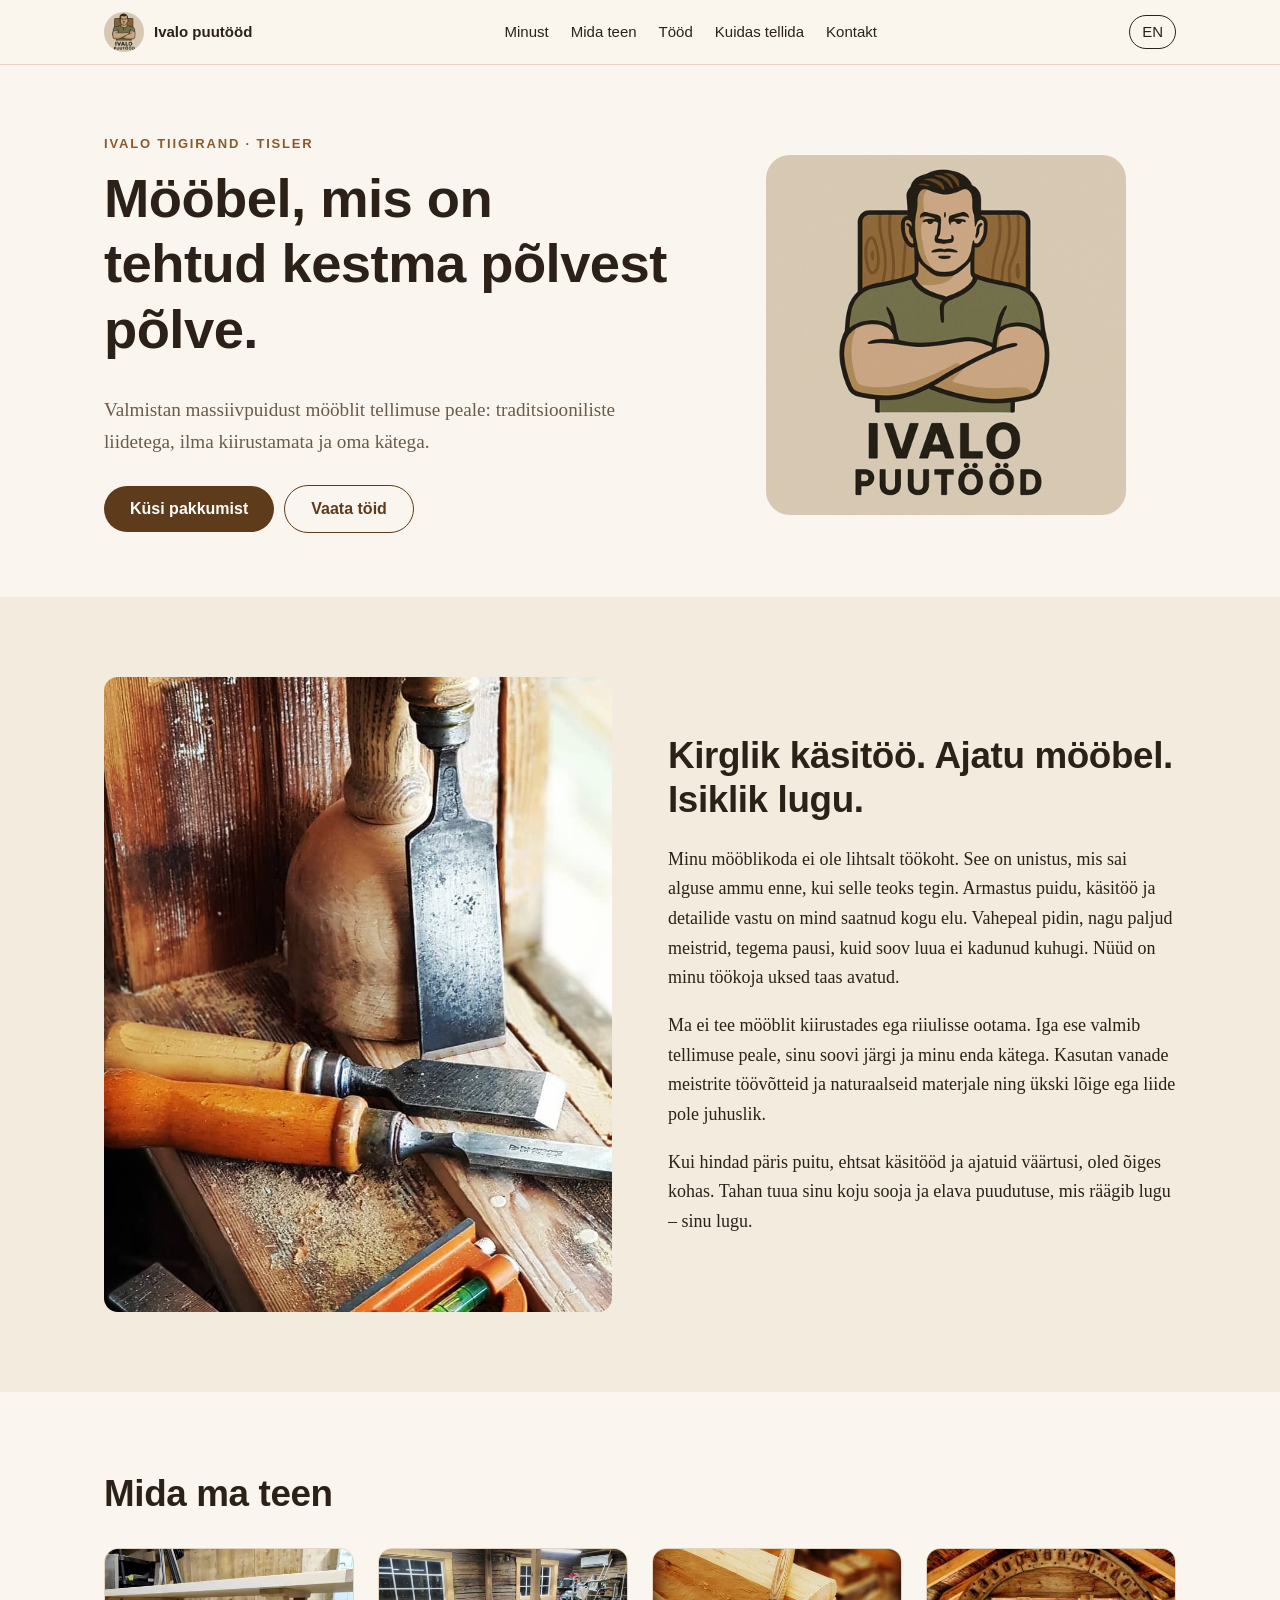
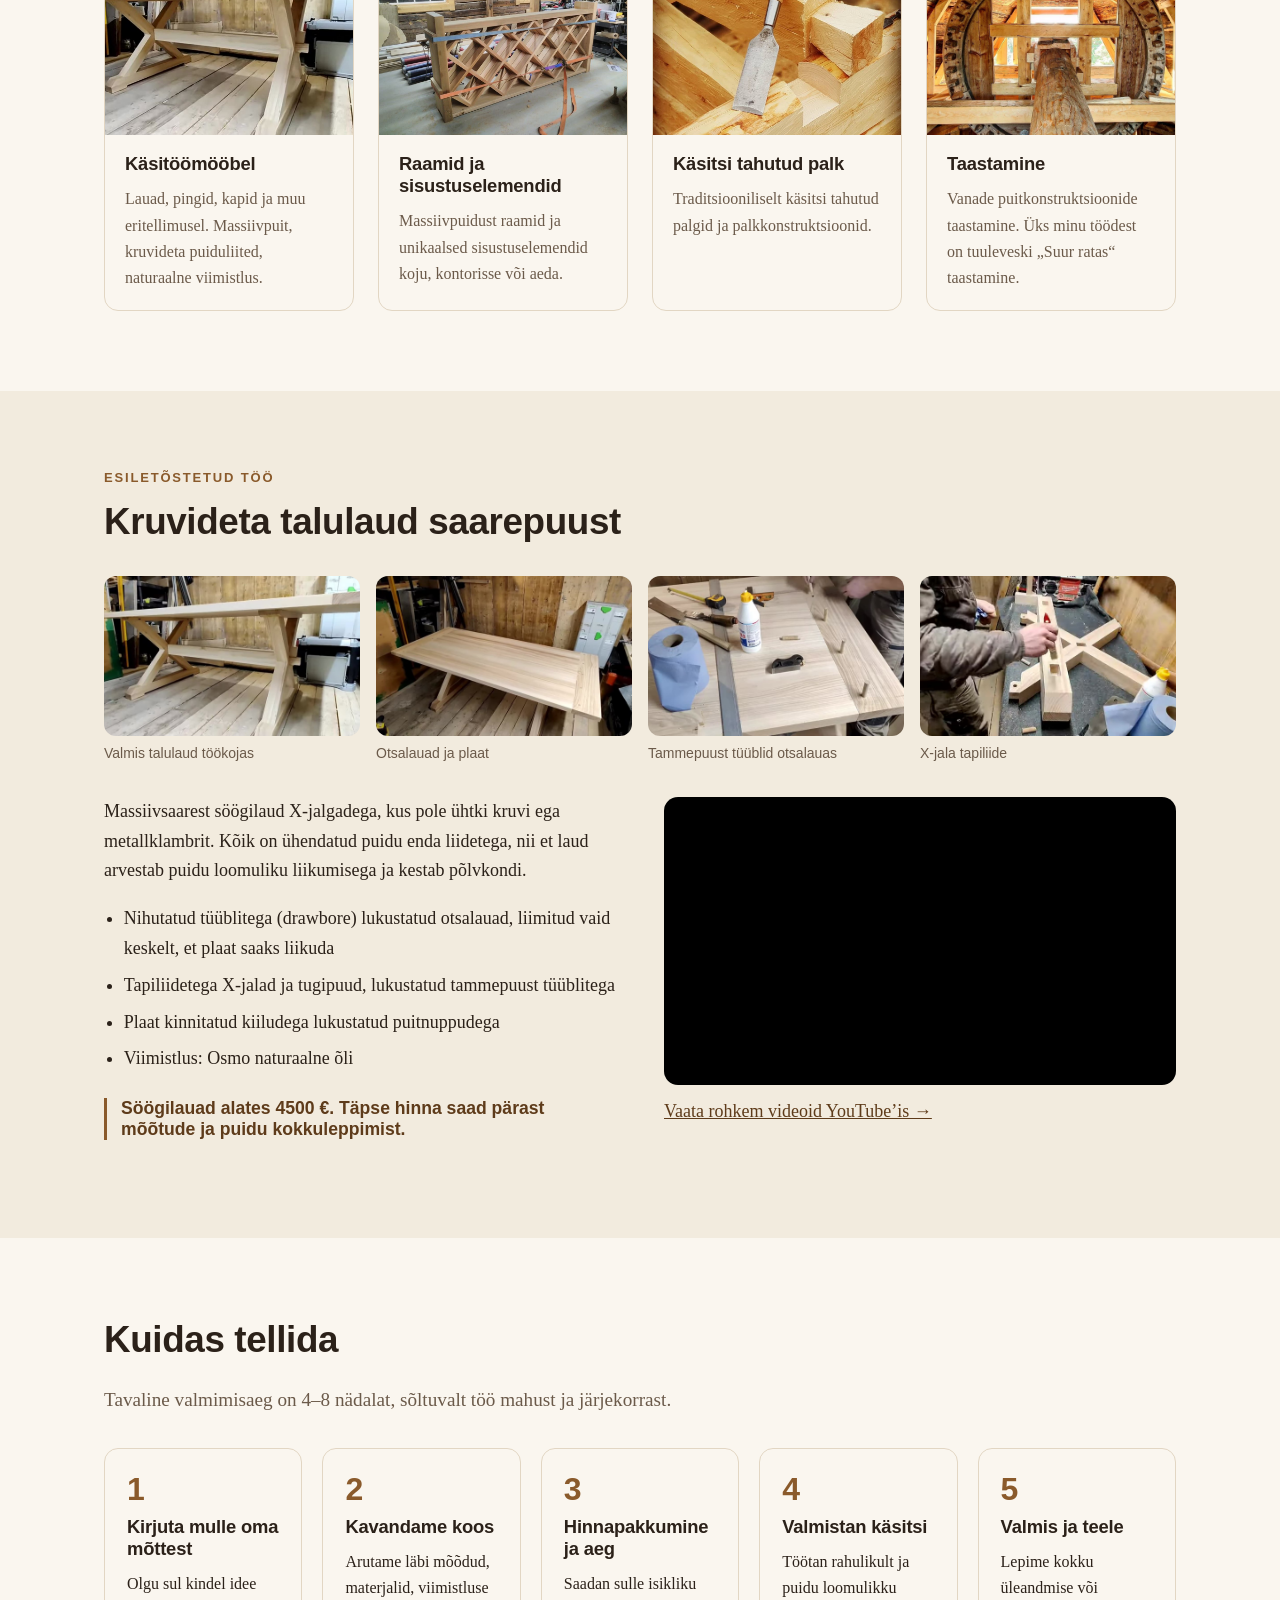
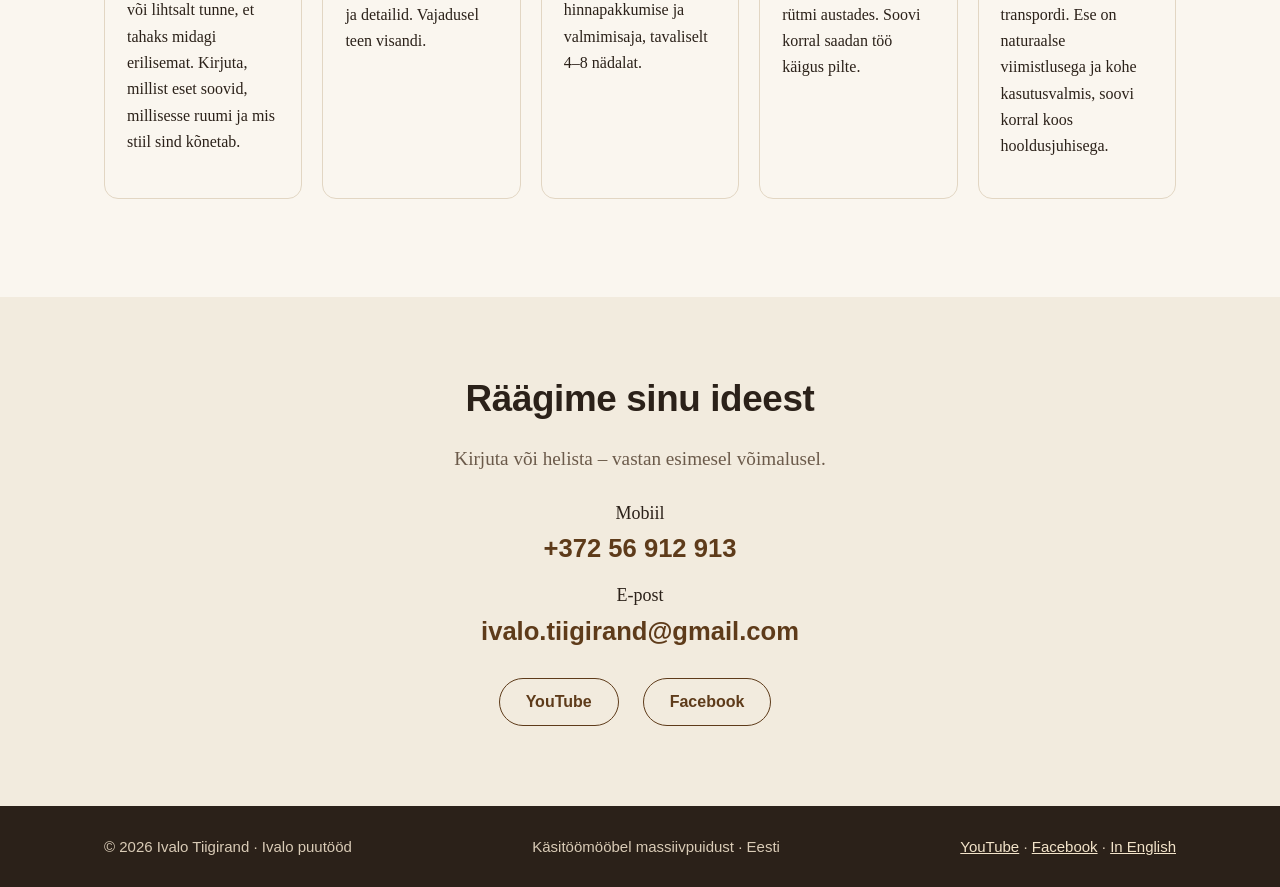
==== index.html @ 556390f8 "Ivalo puutööd koduleht" ====
<!doctype html><html lang="et"><head><meta charset="utf-8"><meta name="viewport" content="width=device-width,initial-scale=1">
<title>Ivalo puutööd – käsitöömööbel massiivpuidust | Ivalo Tiigirand</title><meta name="description" content="Tellimusmööbel massiivpuidust traditsiooniliste kruvideta puiduliidetega. Käsitsi tahutud palgid ja vanade hoonete taastamine. Ivalo Tiigirand, Eesti.">
<link rel="alternate" hreflang="et" href="https://ivalo.my.canva.site/"><link rel="alternate" hreflang="en" href="https://ivalo.my.canva.site/en/">
<meta property="og:type" content="website"><meta property="og:title" content="Ivalo puutööd – käsitöömööbel massiivpuidust | Ivalo Tiigirand"><meta property="og:description" content="Tellimusmööbel massiivpuidust traditsiooniliste kruvideta puiduliidetega. Käsitsi tahutud palgid ja vanade hoonete taastamine. Ivalo Tiigirand, Eesti."><meta property="og:image" content="https://ivalo.my.canva.site/img/og.jpg"><meta property="og:url" content="https://ivalo.my.canva.site/"><meta property="og:locale" content="et_EE"><meta name="twitter:card" content="summary_large_image">
<link rel="icon" href="img/logo-480.png"><link rel="stylesheet" href="style.css">
<script type="application/ld+json">{"@context": "https://schema.org", "@type": "LocalBusiness", "name": "Ivalo puutööd", "founder": {"@type": "Person", "name": "Ivalo Tiigirand"}, "description": "Tellimusmööbel massiivpuidust traditsiooniliste kruvideta puiduliidetega. Käsitsi tahutud palgid ja vanade hoonete taastamine. Ivalo Tiigirand, Eesti.", "url": "https://ivalo.my.canva.site/", "image": "https://ivalo.my.canva.site/img/og.jpg", "logo": "https://ivalo.my.canva.site/img/logo.png", "telephone": "+37256912913", "email": "ivalo.tiigirand@gmail.com", "address": {"@type": "PostalAddress", "addressCountry": "EE"}, "sameAs": ["https://www.youtube.com/@Ivalopuit", "https://www.facebook.com/WestEstWoodshop"]}</script></head><body>
<a class="skip" href="#main">Sisu juurde</a>
<header class="top"><div class="wrap"><a class="brand" href="#"><img src="img/logo-480.png" alt="" width="40" height="40">Ivalo puutööd</a><nav aria-label="Menu"><ul><li><a href="#minust">Minust</a></li><li><a href="#teen">Mida teen</a></li><li><a href="#tood">Tööd</a></li><li><a href="#tellimine">Kuidas tellida</a></li><li><a href="#kontakt">Kontakt</a></li></ul></nav><a class="lang" href="en/" hreflang="en" aria-label="In English">EN</a></div></header>
<main id="main">
<section class="hero"><div class="wrap"><div><p class="eyebrow">Ivalo Tiigirand · tisler</p><h1>Mööbel, mis on tehtud kestma põlvest põlve.</h1><p class="lead">Valmistan massiivpuidust mööblit tellimuse peale: traditsiooniliste liidetega, ilma kiirustamata ja oma kätega.</p><a class="btn" href="#kontakt">Küsi pakkumist</a><a class="btn ghost" href="#tood">Vaata töid</a></div><img class="logo" src="img/logo-480.png" alt="Ivalo puutööd logo" width="480" height="480"></div></section>
<section id="minust" class="alt"><div class="wrap two"><img src="img/peitlid.jpg" alt="Peitlid töölaual" loading="lazy" width="1080" height="1080"><div><h2>Kirglik käsitöö. Ajatu mööbel. Isiklik lugu.</h2><p>Minu mööblikoda ei ole lihtsalt töökoht. See on unistus, mis sai alguse ammu enne, kui selle teoks tegin. Armastus puidu, käsitöö ja detailide vastu on mind saatnud kogu elu. Vahepeal pidin, nagu paljud meistrid, tegema pausi, kuid soov luua ei kadunud kuhugi. Nüüd on minu töökoja uksed taas avatud.</p><p>Ma ei tee mööblit kiirustades ega riiulisse ootama. Iga ese valmib tellimuse peale, sinu soovi järgi ja minu enda kätega. Kasutan vanade meistrite töövõtteid ja naturaalseid materjale ning ükski lõige ega liide pole juhuslik.</p><p>Kui hindad päris puitu, ehtsat käsitööd ja ajatuid väärtusi, oled õiges kohas. Tahan tuua sinu koju sooja ja elava puudutuse, mis räägib lugu – sinu lugu.</p></div></div></section>
<section id="teen"><div class="wrap"><h2>Mida ma teen</h2><div class="cards"><article class="card"><img src="img/v778.jpg" alt="Käsitöömööbel" loading="lazy" width="400" height="300"><div><h3>Käsitöömööbel</h3><p>Lauad, pingid, kapid ja muu eritellimusel. Massiivpuit, kruvideta puiduliited, naturaalne viimistlus.</p></div></article><article class="card"><img src="img/riiul.jpg" alt="Raamid ja sisustuselemendid" loading="lazy" width="400" height="300"><div><h3>Raamid ja sisustuselemendid</h3><p>Massiivpuidust raamid ja unikaalsed sisustuselemendid koju, kontorisse või aeda.</p></div></article><article class="card"><img src="img/palk.jpg" alt="Käsitsi tahutud palk" loading="lazy" width="400" height="300"><div><h3>Käsitsi tahutud palk</h3><p>Traditsiooniliselt käsitsi tahutud palgid ja palkkonstruktsioonid.</p></div></article><article class="card"><img src="img/tuulik.jpg" alt="Taastamine" loading="lazy" width="400" height="300"><div><h3>Taastamine</h3><p>Vanade puitkonstruktsioonide taastamine. Üks minu töödest on tuuleveski „Suur ratas“ taastamine.</p></div></article></div></div></section>
<section id="tood" class="alt"><div class="wrap"><p class="eyebrow">Esiletõstetud töö</p><h2>Kruvideta talulaud saarepuust</h2><div class="gallery"><figure><img src="img/v778.jpg" alt="Valmis talulaud töökojas" loading="lazy" width="1280" height="720"><figcaption>Valmis talulaud töökojas</figcaption></figure><figure><img src="img/v786.jpg" alt="Otsalauad ja plaat" loading="lazy" width="1280" height="720"><figcaption>Otsalauad ja plaat</figcaption></figure><figure><img src="img/v300.jpg" alt="Tammepuust tüüblid otsalauas" loading="lazy" width="1280" height="720"><figcaption>Tammepuust tüüblid otsalauas</figcaption></figure><figure><img src="img/v600.jpg" alt="X-jala tapiliide" loading="lazy" width="1280" height="720"><figcaption>X-jala tapiliide</figcaption></figure></div>
<div class="feat"><div><p>Massiivsaarest söögilaud X-jalgadega, kus pole ühtki kruvi ega metallklambrit. Kõik on ühendatud puidu enda liidetega, nii et laud arvestab puidu loomuliku liikumisega ja kestab põlvkondi.</p><ul><li>Nihutatud tüüblitega (drawbore) lukustatud otsalauad, liimitud vaid keskelt, et plaat saaks liikuda</li><li>Tapiliidetega X-jalad ja tugipuud, lukustatud tammepuust tüüblitega</li><li>Plaat kinnitatud kiiludega lukustatud puitnuppudega</li><li>Viimistlus: Osmo naturaalne õli</li></ul><p class="price">Söögilauad alates 4500 €. Täpse hinna saad pärast mõõtude ja puidu kokkuleppimist.</p></div>
<div><div class="video"><iframe src="https://www.youtube-nocookie.com/embed/GxiU3rDHZA0" title="Video: talulaua valmimine (YouTube)" loading="lazy" allow="accelerometer; encrypted-media; gyroscope; picture-in-picture" allowfullscreen></iframe></div><p style="margin-top:12px"><a href="https://www.youtube.com/@Ivalopuit" rel="noopener">Vaata rohkem videoid YouTube’is →</a></p></div></div></div></section>
<section id="tellimine"><div class="wrap"><h2>Kuidas tellida</h2><p class="lead">Tavaline valmimisaeg on 4–8 nädalat, sõltuvalt töö mahust ja järjekorrast.</p><ol class="steps"><li><h3>Kirjuta mulle oma mõttest</h3><p>Olgu sul kindel idee või lihtsalt tunne, et tahaks midagi erilisemat. Kirjuta, millist eset soovid, millisesse ruumi ja mis stiil sind kõnetab.</p></li><li><h3>Kavandame koos</h3><p>Arutame läbi mõõdud, materjalid, viimistluse ja detailid. Vajadusel teen visandi.</p></li><li><h3>Hinnapakkumine ja aeg</h3><p>Saadan sulle isikliku hinnapakkumise ja valmimisaja, tavaliselt 4–8 nädalat.</p></li><li><h3>Valmistan käsitsi</h3><p>Töötan rahulikult ja puidu loomulikku rütmi austades. Soovi korral saadan töö käigus pilte.</p></li><li><h3>Valmis ja teele</h3><p>Lepime kokku üleandmise või transpordi. Ese on naturaalse viimistlusega ja kohe kasutusvalmis, soovi korral koos hooldusjuhisega.</p></li></ol></div></section>
<section id="kontakt" class="alt contact"><div class="wrap"><h2>Räägime sinu ideest</h2><p class="lead" style="margin:0 auto 24px">Kirjuta või helista – vastan esimesel võimalusel.</p>
<p>Mobiil<a class="big" href="tel:+37256912913">+372 56 912 913</a></p><p>E-post<a class="big" href="mailto:ivalo.tiigirand@gmail.com?subject=Päring%20kodulehelt">ivalo.tiigirand@gmail.com</a></p>
<div class="social"><a class="btn ghost" href="https://www.youtube.com/@Ivalopuit" rel="noopener">YouTube</a><a class="btn ghost" href="https://www.facebook.com/WestEstWoodshop" rel="noopener">Facebook</a></div></div></section></main>
<footer><div class="wrap"><span>© 2026 Ivalo Tiigirand · Ivalo puutööd</span><span>Käsitöömööbel massiivpuidust · Eesti</span><span><a href="https://www.youtube.com/@Ivalopuit">YouTube</a> · <a href="https://www.facebook.com/WestEstWoodshop">Facebook</a> · <a href="en/">In English</a></span></div></footer></body></html>
---- style.css ----
:root{--bg:#faf6ef;--paper:#f2ebde;--ink:#2b2119;--muted:#6b5a4a;--wood:#8a5a2b;--wood-d:#5e3b1a;--line:#e2d6c3;--max:1120px}
*{box-sizing:border-box}html{scroll-behavior:smooth}
body{margin:0;background:var(--bg);color:var(--ink);font:18px/1.65 Georgia,"Iowan Old Style","Palatino Linotype",serif}
h1,h2,h3{font-family:"Helvetica Neue",Arial,sans-serif;line-height:1.2;letter-spacing:-.01em;margin:0 0 .6em}
h1{font-size:clamp(2rem,5vw,3.4rem);font-weight:700}h2{font-size:clamp(1.6rem,3.5vw,2.3rem)}h3{font-size:1.15rem}
p{margin:0 0 1em}a{color:var(--wood-d)}img{max-width:100%;height:auto;display:block}
.wrap{max-width:var(--max);margin:0 auto;padding:0 24px}
.skip{position:absolute;left:-999px}.skip:focus{left:8px;top:8px;background:#fff;padding:8px;z-index:9}
header.top{position:sticky;top:0;z-index:5;background:rgba(250,246,239,.94);backdrop-filter:blur(6px);border-bottom:1px solid var(--line)}
header.top .wrap{display:flex;align-items:center;justify-content:space-between;gap:16px;height:64px;font-family:"Helvetica Neue",Arial,sans-serif;font-size:15px}
.brand{display:flex;align-items:center;gap:10px;font-weight:700;text-decoration:none;color:var(--ink)}.brand img{width:40px;height:40px;border-radius:50%}
nav ul{display:flex;gap:22px;list-style:none;margin:0;padding:0}nav a{text-decoration:none;color:var(--ink)}nav a:hover{color:var(--wood)}
.lang{border:1px solid var(--ink);border-radius:99px;padding:4px 12px;text-decoration:none;color:var(--ink)}
.hero{padding:72px 0 64px}.hero .wrap{display:grid;grid-template-columns:1.1fr .9fr;gap:48px;align-items:center}
.hero .logo{width:min(360px,80%);margin:0 auto;border-radius:24px}
.eyebrow{font:600 13px/1 "Helvetica Neue",Arial,sans-serif;text-transform:uppercase;letter-spacing:.14em;color:var(--wood);margin-bottom:16px}
.lead{font-size:1.2rem;color:var(--muted);max-width:34em}
.btn{display:inline-block;background:var(--wood-d);color:#fff;padding:14px 26px;border-radius:99px;text-decoration:none;font:600 16px "Helvetica Neue",Arial,sans-serif;margin:8px 10px 0 0}
.btn.ghost{background:none;color:var(--wood-d);border:1.5px solid var(--wood-d)}.btn:hover{opacity:.9}
section{padding:80px 0}section.alt{background:var(--paper)}
.two{display:grid;grid-template-columns:1fr 1fr;gap:56px;align-items:center}
.two img{border-radius:14px;aspect-ratio:4/5;object-fit:cover;width:100%}
.cards{display:grid;grid-template-columns:repeat(4,1fr);gap:24px;margin-top:32px}
.card{background:var(--bg);border-radius:14px;overflow:hidden;border:1px solid var(--line)}
.card img{aspect-ratio:4/3;object-fit:cover;width:100%}.card div{padding:18px 20px}.card p{font-size:16px;color:var(--muted);margin:0}
.gallery{display:grid;grid-template-columns:repeat(4,1fr);gap:16px;margin:32px 0}
.gallery figure{margin:0}.gallery img{border-radius:12px;width:100%;aspect-ratio:16/10;object-fit:cover}

figcaption{font-size:14px;color:var(--muted);margin-top:6px;font-family:"Helvetica Neue",Arial,sans-serif}
.feat{display:grid;grid-template-columns:1fr 1fr;gap:48px;align-items:start}
.feat ul{padding-left:1.1em}.feat li{margin-bottom:.4em}
.video{position:relative;aspect-ratio:16/9;border-radius:14px;overflow:hidden;background:#000}.video iframe{position:absolute;inset:0;width:100%;height:100%;border:0}
.price{font:600 1.1rem "Helvetica Neue",Arial,sans-serif;color:var(--wood-d);border-left:3px solid var(--wood);padding-left:14px;margin-top:24px}
ol.steps{list-style:none;padding:0;counter-reset:s;display:grid;grid-template-columns:repeat(auto-fit,minmax(190px,1fr));gap:20px;margin-top:32px}
ol.steps li{counter-increment:s;background:var(--bg);border:1px solid var(--line);border-radius:14px;padding:22px;font-size:16px}
ol.steps li::before{content:counter(s);display:block;font:700 2rem "Helvetica Neue",Arial,sans-serif;color:var(--wood);margin-bottom:8px}
.contact{text-align:center}.contact .big{font:600 clamp(1.2rem,3vw,1.6rem) "Helvetica Neue",Arial,sans-serif;display:block;margin:6px 0;text-decoration:none}
.social{display:flex;gap:14px;justify-content:center;margin-top:24px;flex-wrap:wrap}
footer{background:var(--ink);color:#d9cbb6;padding:32px 0;font:15px "Helvetica Neue",Arial,sans-serif}footer a{color:#f2e3c9}
footer .wrap{display:flex;justify-content:space-between;gap:16px;flex-wrap:wrap}
@media(max-width:900px){nav ul{display:none}.hero .wrap,.two,.feat{grid-template-columns:1fr}.hero{padding:40px 0}.hero .logo{width:220px;order:-1}
.cards{grid-template-columns:1fr 1fr}ol.steps{grid-template-columns:1fr}.gallery{grid-template-columns:1fr 1fr}section{padding:56px 0}}
@media(max-width:520px){.cards{grid-template-columns:1fr}body{font-size:17px}}
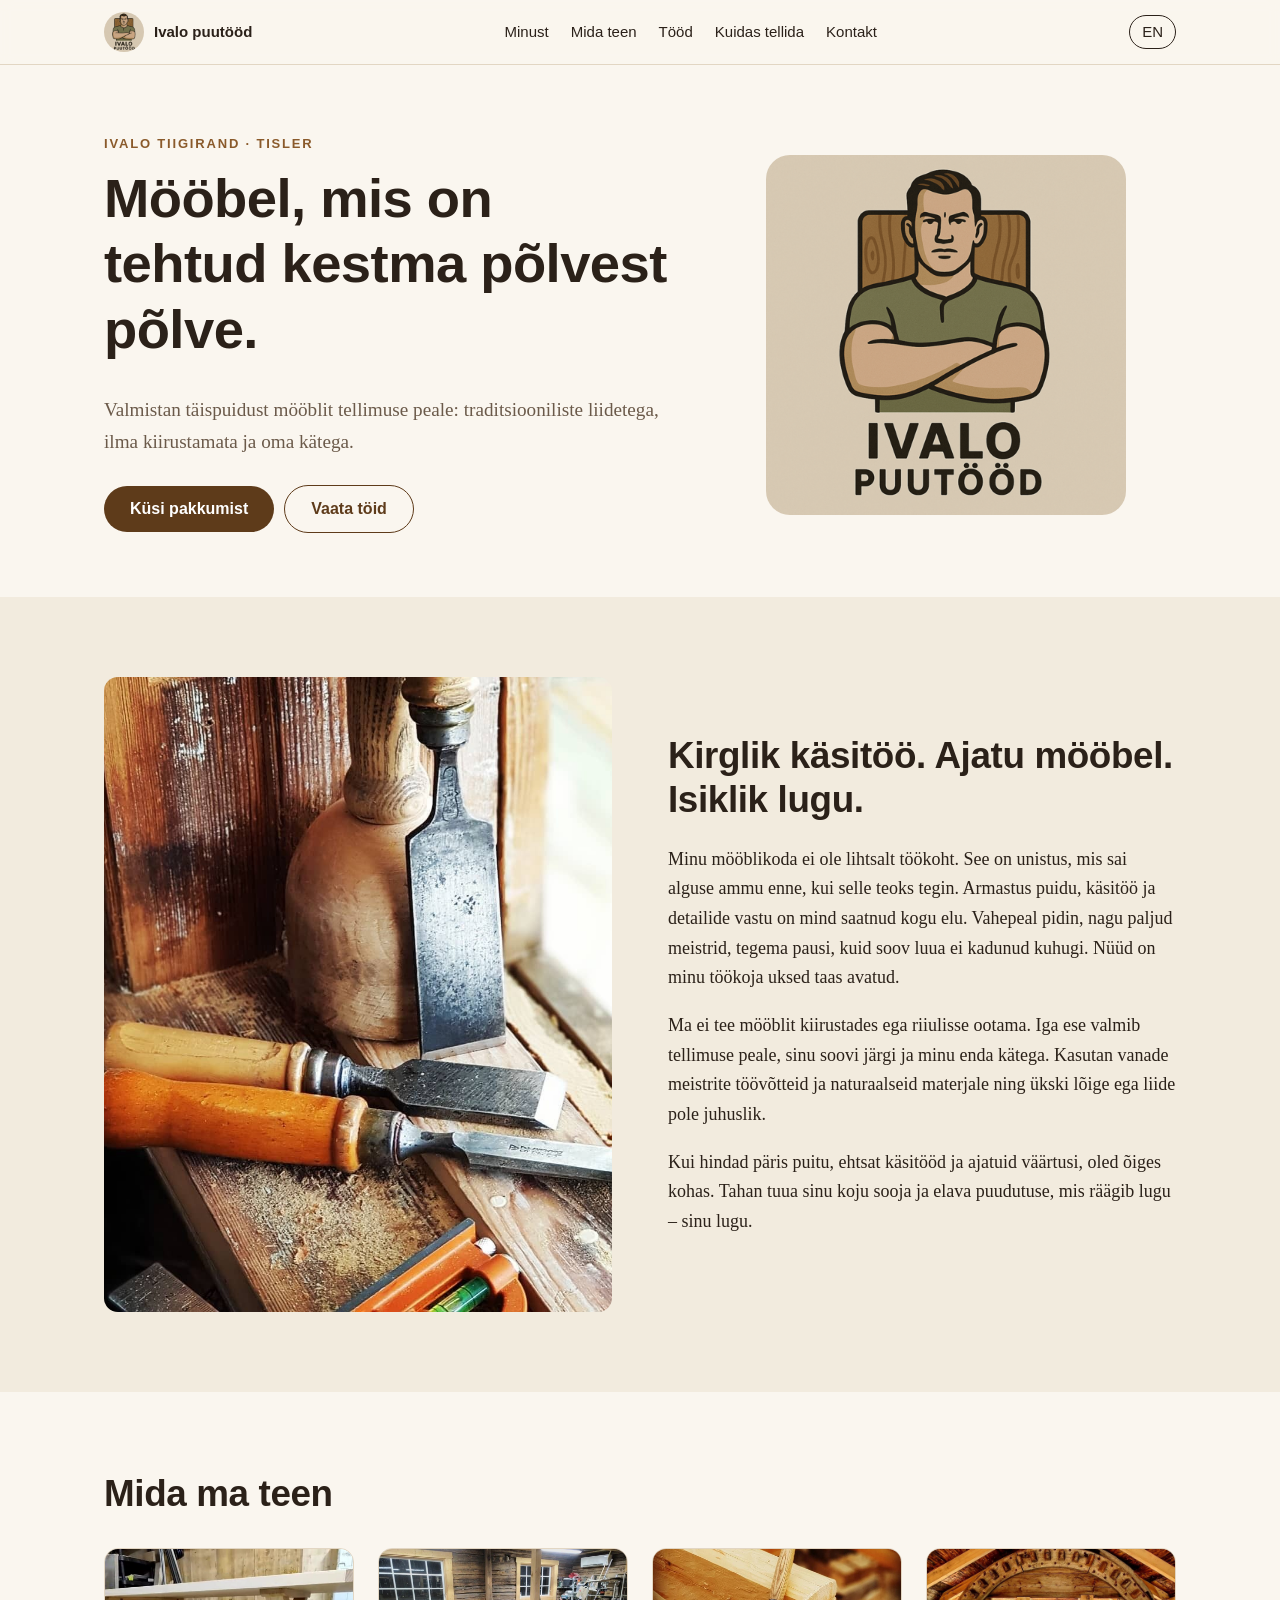
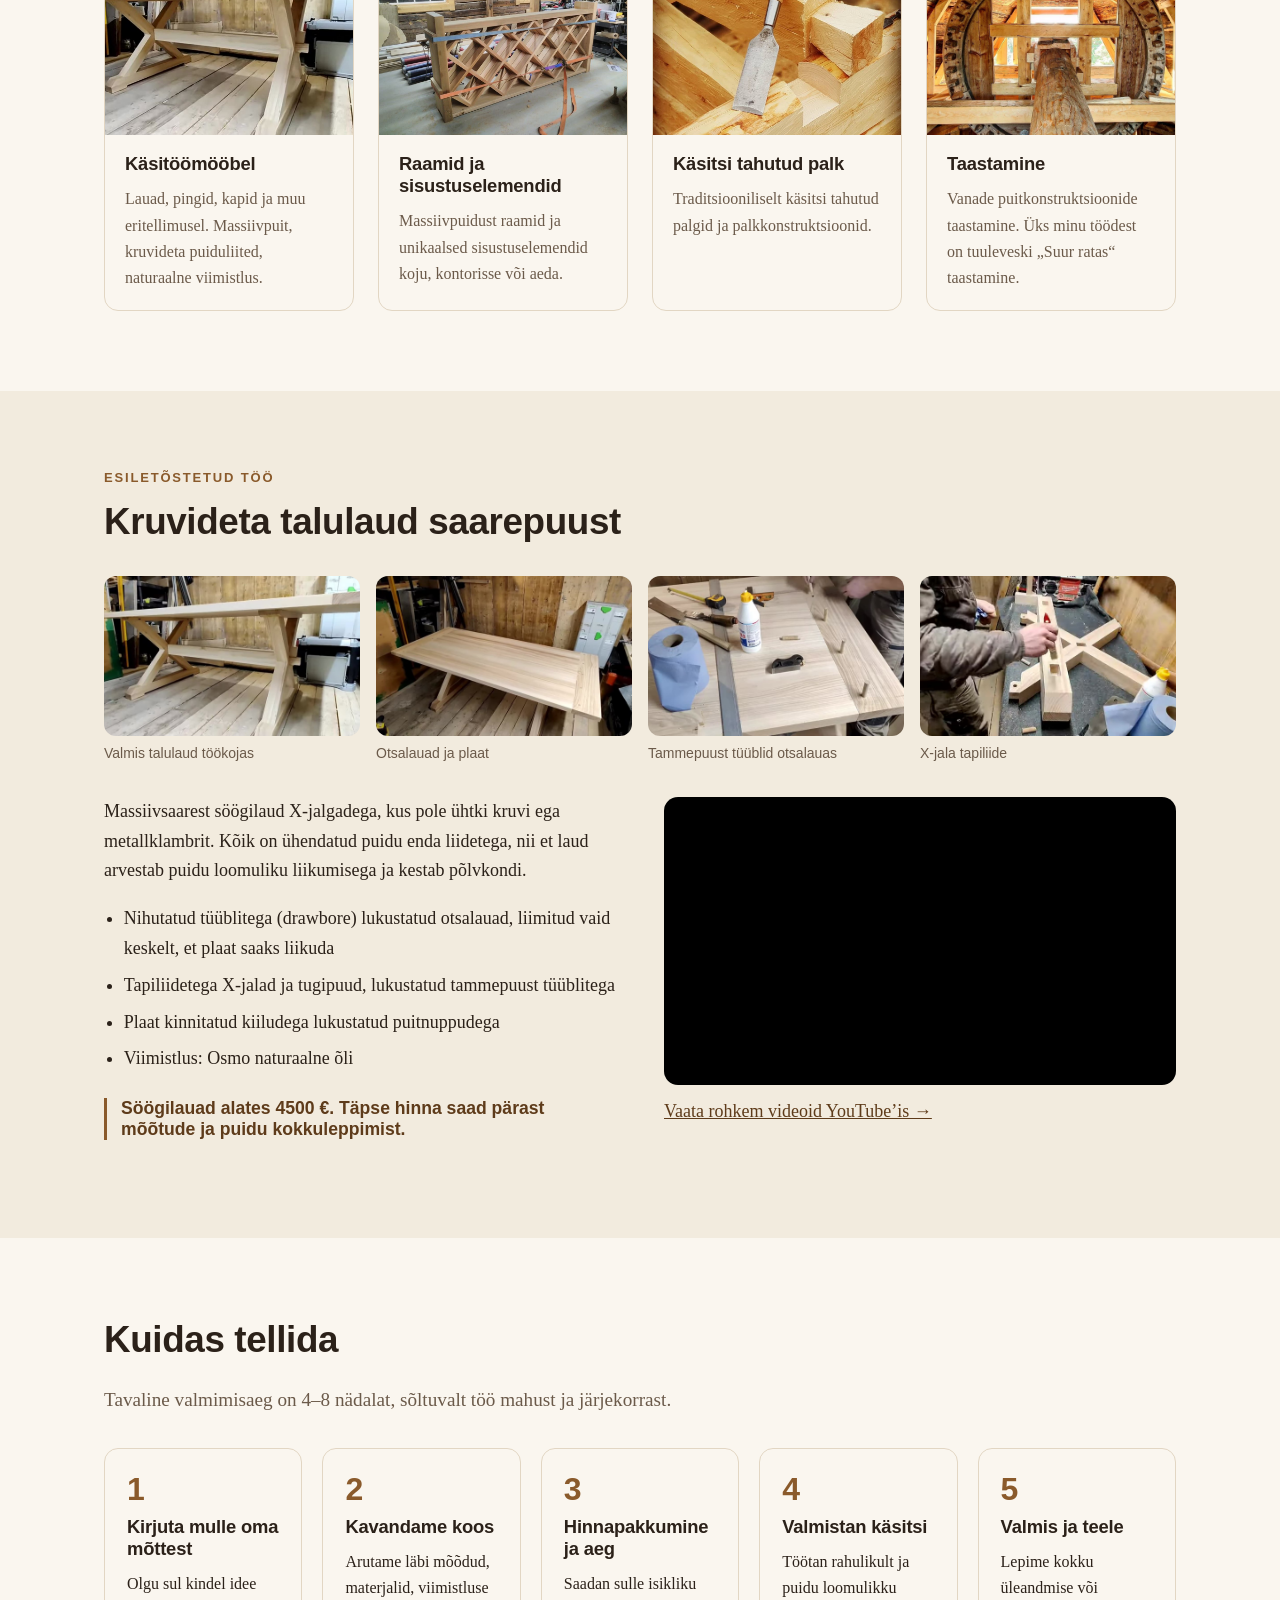
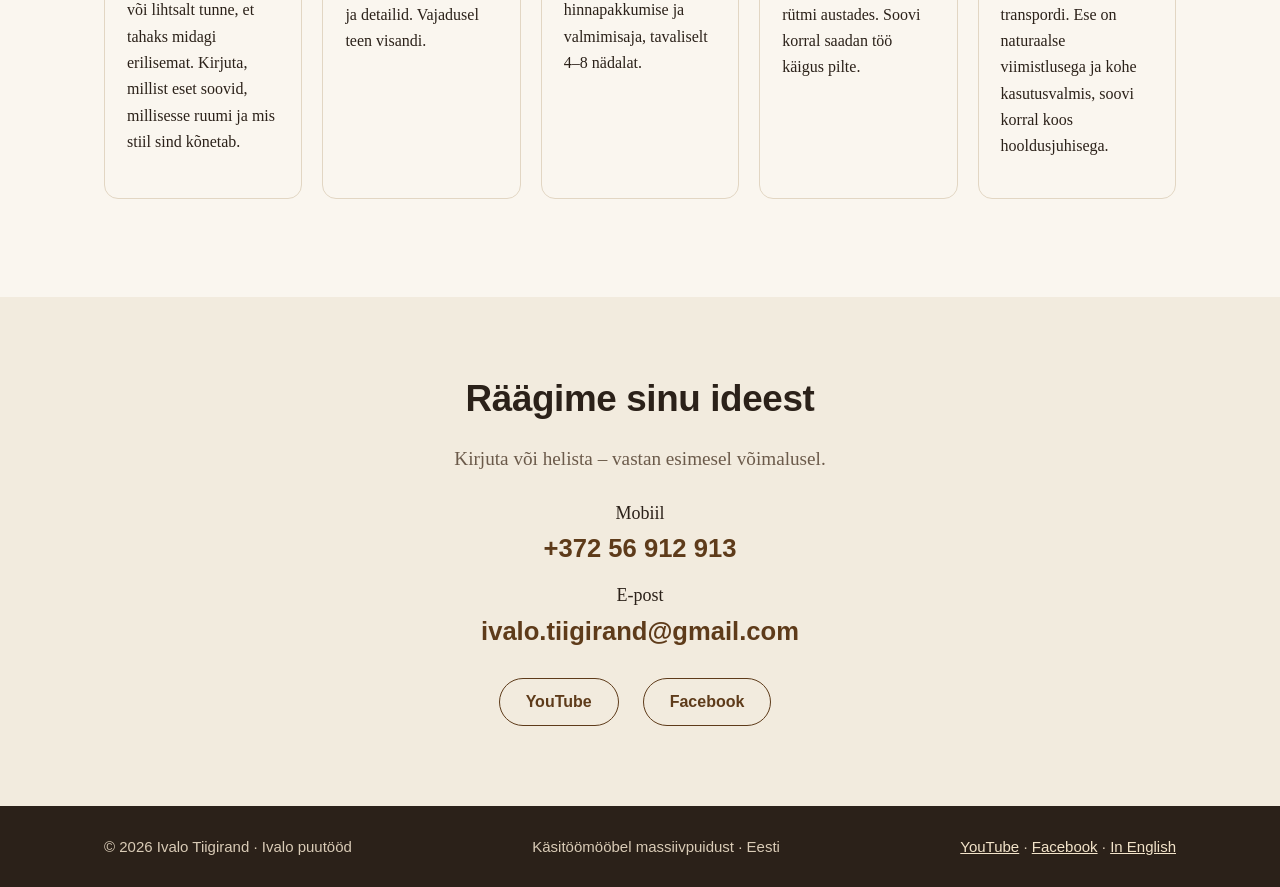
==== commit e1599da7: "massiivpuidust -> täispuidust" ====
--- a/index.html
+++ b/index.html
@@ -7,7 +7,7 @@
 <a class="skip" href="#main">Sisu juurde</a>
 <header class="top"><div class="wrap"><a class="brand" href="#"><img src="img/logo-480.png" alt="" width="40" height="40">Ivalo puutööd</a><nav aria-label="Menu"><ul><li><a href="#minust">Minust</a></li><li><a href="#teen">Mida teen</a></li><li><a href="#tood">Tööd</a></li><li><a href="#tellimine">Kuidas tellida</a></li><li><a href="#kontakt">Kontakt</a></li></ul></nav><a class="lang" href="en/" hreflang="en" aria-label="In English">EN</a></div></header>
 <main id="main">
-<section class="hero"><div class="wrap"><div><p class="eyebrow">Ivalo Tiigirand · tisler</p><h1>Mööbel, mis on tehtud kestma põlvest põlve.</h1><p class="lead">Valmistan massiivpuidust mööblit tellimuse peale: traditsiooniliste liidetega, ilma kiirustamata ja oma kätega.</p><a class="btn" href="#kontakt">Küsi pakkumist</a><a class="btn ghost" href="#tood">Vaata töid</a></div><img class="logo" src="img/logo-480.png" alt="Ivalo puutööd logo" width="480" height="480"></div></section>
+<section class="hero"><div class="wrap"><div><p class="eyebrow">Ivalo Tiigirand · tisler</p><h1>Mööbel, mis on tehtud kestma põlvest põlve.</h1><p class="lead">Valmistan täispuidust mööblit tellimuse peale: traditsiooniliste liidetega, ilma kiirustamata ja oma kätega.</p><a class="btn" href="#kontakt">Küsi pakkumist</a><a class="btn ghost" href="#tood">Vaata töid</a></div><img class="logo" src="img/logo-480.png" alt="Ivalo puutööd logo" width="480" height="480"></div></section>
 <section id="minust" class="alt"><div class="wrap two"><img src="img/peitlid.jpg" alt="Peitlid töölaual" loading="lazy" width="1080" height="1080"><div><h2>Kirglik käsitöö. Ajatu mööbel. Isiklik lugu.</h2><p>Minu mööblikoda ei ole lihtsalt töökoht. See on unistus, mis sai alguse ammu enne, kui selle teoks tegin. Armastus puidu, käsitöö ja detailide vastu on mind saatnud kogu elu. Vahepeal pidin, nagu paljud meistrid, tegema pausi, kuid soov luua ei kadunud kuhugi. Nüüd on minu töökoja uksed taas avatud.</p><p>Ma ei tee mööblit kiirustades ega riiulisse ootama. Iga ese valmib tellimuse peale, sinu soovi järgi ja minu enda kätega. Kasutan vanade meistrite töövõtteid ja naturaalseid materjale ning ükski lõige ega liide pole juhuslik.</p><p>Kui hindad päris puitu, ehtsat käsitööd ja ajatuid väärtusi, oled õiges kohas. Tahan tuua sinu koju sooja ja elava puudutuse, mis räägib lugu – sinu lugu.</p></div></div></section>
 <section id="teen"><div class="wrap"><h2>Mida ma teen</h2><div class="cards"><article class="card"><img src="img/v778.jpg" alt="Käsitöömööbel" loading="lazy" width="400" height="300"><div><h3>Käsitöömööbel</h3><p>Lauad, pingid, kapid ja muu eritellimusel. Massiivpuit, kruvideta puiduliited, naturaalne viimistlus.</p></div></article><article class="card"><img src="img/riiul.jpg" alt="Raamid ja sisustuselemendid" loading="lazy" width="400" height="300"><div><h3>Raamid ja sisustuselemendid</h3><p>Massiivpuidust raamid ja unikaalsed sisustuselemendid koju, kontorisse või aeda.</p></div></article><article class="card"><img src="img/palk.jpg" alt="Käsitsi tahutud palk" loading="lazy" width="400" height="300"><div><h3>Käsitsi tahutud palk</h3><p>Traditsiooniliselt käsitsi tahutud palgid ja palkkonstruktsioonid.</p></div></article><article class="card"><img src="img/tuulik.jpg" alt="Taastamine" loading="lazy" width="400" height="300"><div><h3>Taastamine</h3><p>Vanade puitkonstruktsioonide taastamine. Üks minu töödest on tuuleveski „Suur ratas“ taastamine.</p></div></article></div></div></section>
 <section id="tood" class="alt"><div class="wrap"><p class="eyebrow">Esiletõstetud töö</p><h2>Kruvideta talulaud saarepuust</h2><div class="gallery"><figure><img src="img/v778.jpg" alt="Valmis talulaud töökojas" loading="lazy" width="1280" height="720"><figcaption>Valmis talulaud töökojas</figcaption></figure><figure><img src="img/v786.jpg" alt="Otsalauad ja plaat" loading="lazy" width="1280" height="720"><figcaption>Otsalauad ja plaat</figcaption></figure><figure><img src="img/v300.jpg" alt="Tammepuust tüüblid otsalauas" loading="lazy" width="1280" height="720"><figcaption>Tammepuust tüüblid otsalauas</figcaption></figure><figure><img src="img/v600.jpg" alt="X-jala tapiliide" loading="lazy" width="1280" height="720"><figcaption>X-jala tapiliide</figcaption></figure></div>
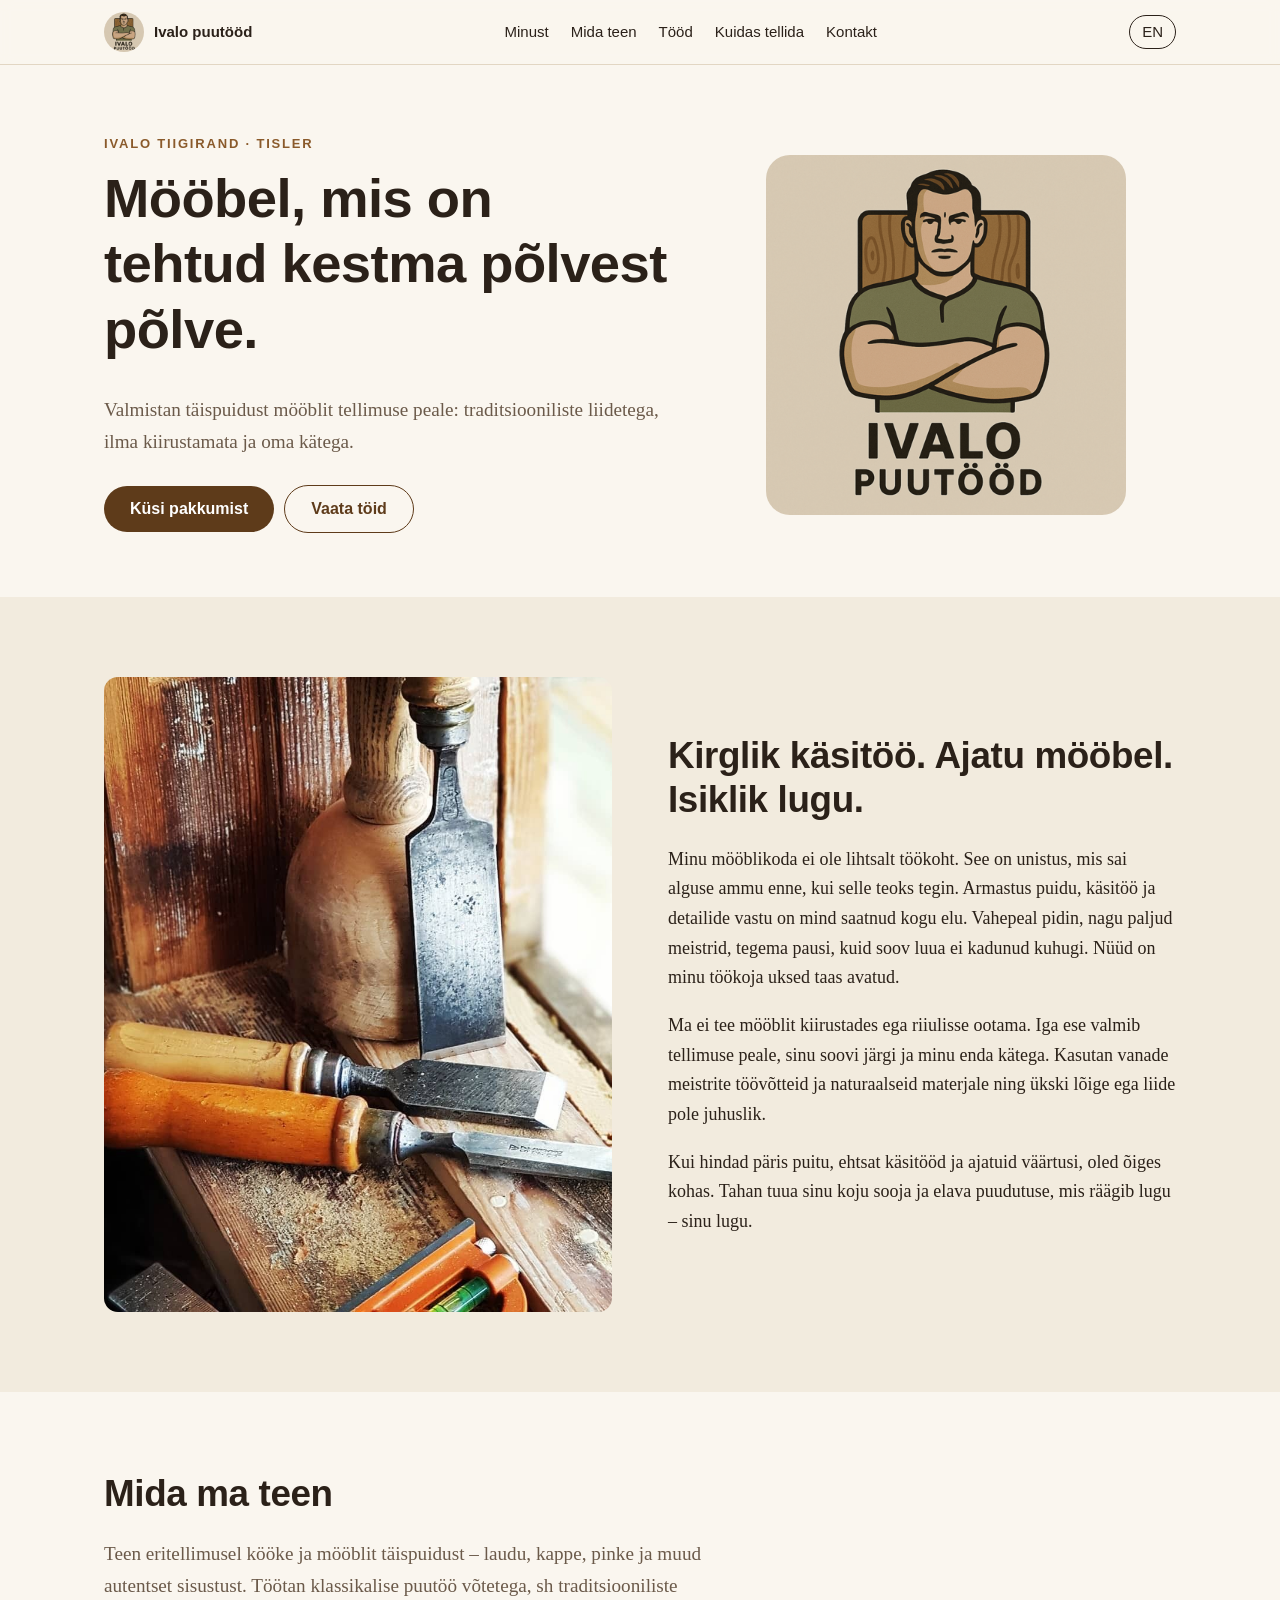
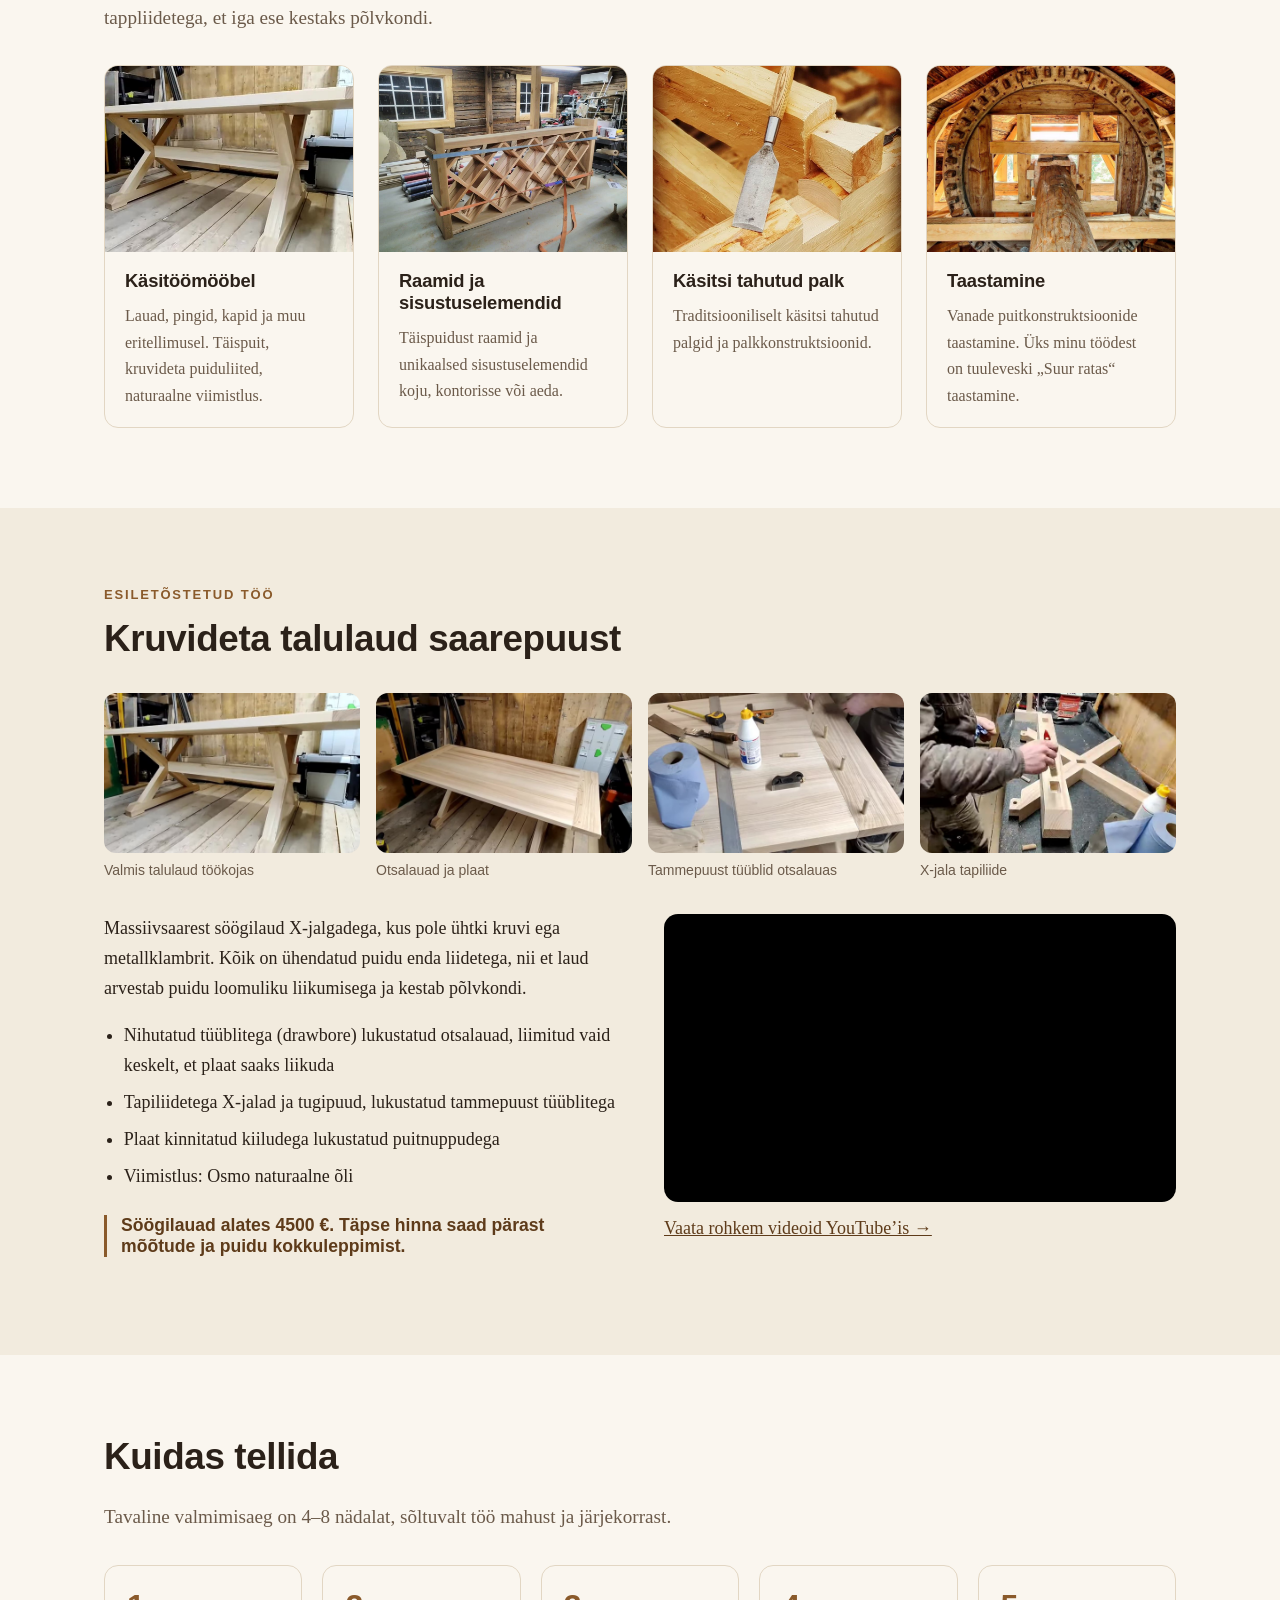
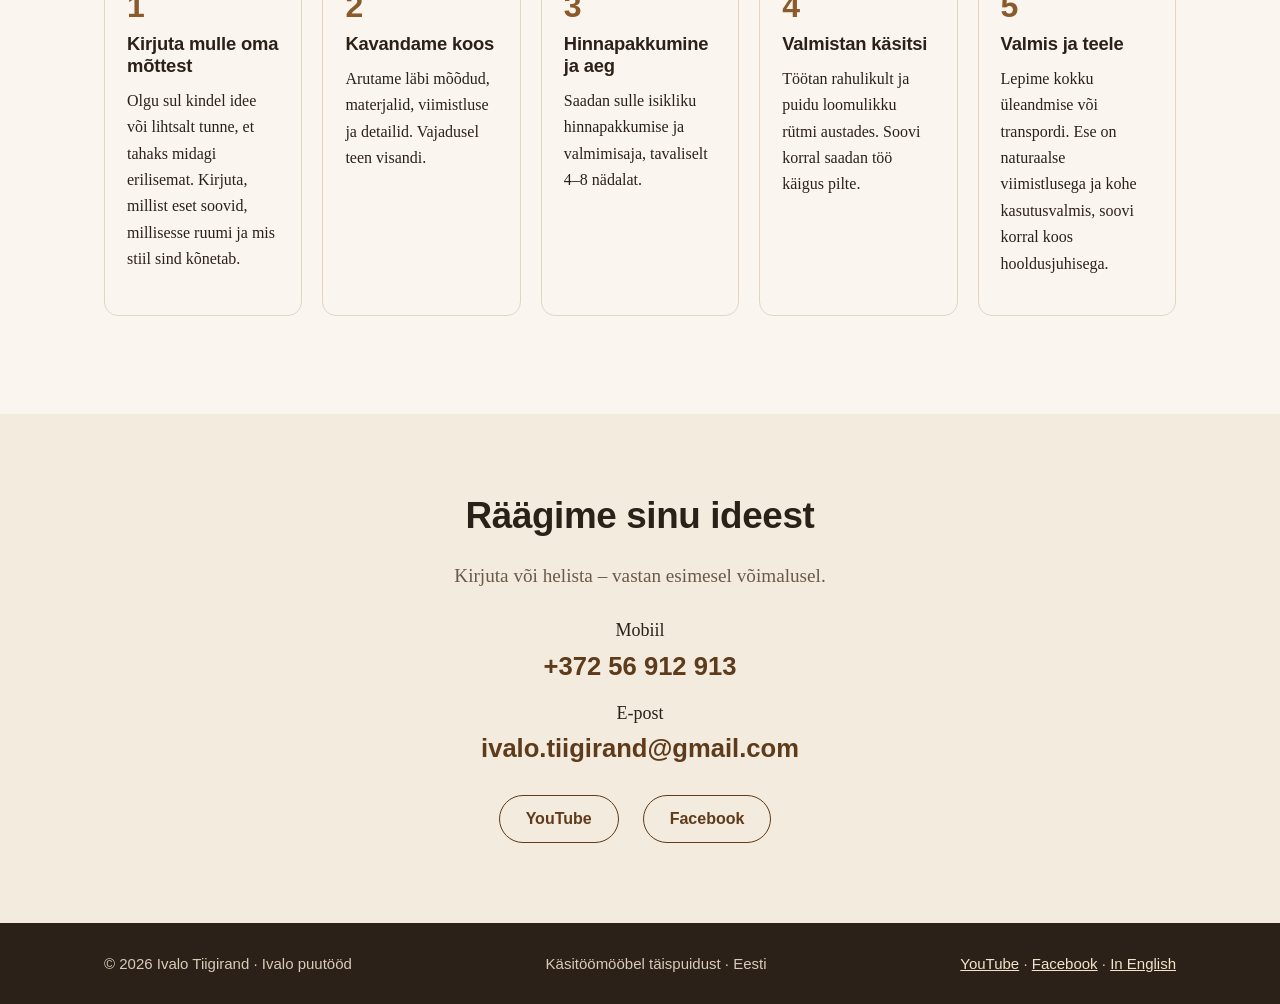
==== commit 68c0567b: "SEO: meta, schema, sitemap ja märksõnad ivalopuutood.ee jaoks Uuendan title/description, canonical/h" ====
--- a/index.html
+++ b/index.html
@@ -1,20 +1,45 @@
-<!doctype html><html lang="et"><head><meta charset="utf-8"><meta name="viewport" content="width=device-width,initial-scale=1">
-<title>Ivalo puutööd – käsitöömööbel massiivpuidust | Ivalo Tiigirand</title><meta name="description" content="Tellimusmööbel massiivpuidust traditsiooniliste kruvideta puiduliidetega. Käsitsi tahutud palgid ja vanade hoonete taastamine. Ivalo Tiigirand, Eesti.">
-<link rel="alternate" hreflang="et" href="https://ivalo.my.canva.site/"><link rel="alternate" hreflang="en" href="https://ivalo.my.canva.site/en/">
-<meta property="og:type" content="website"><meta property="og:title" content="Ivalo puutööd – käsitöömööbel massiivpuidust | Ivalo Tiigirand"><meta property="og:description" content="Tellimusmööbel massiivpuidust traditsiooniliste kruvideta puiduliidetega. Käsitsi tahutud palgid ja vanade hoonete taastamine. Ivalo Tiigirand, Eesti."><meta property="og:image" content="https://ivalo.my.canva.site/img/og.jpg"><meta property="og:url" content="https://ivalo.my.canva.site/"><meta property="og:locale" content="et_EE"><meta name="twitter:card" content="summary_large_image">
-<link rel="icon" href="img/logo-480.png"><link rel="stylesheet" href="style.css">
-<script type="application/ld+json">{"@context": "https://schema.org", "@type": "LocalBusiness", "name": "Ivalo puutööd", "founder": {"@type": "Person", "name": "Ivalo Tiigirand"}, "description": "Tellimusmööbel massiivpuidust traditsiooniliste kruvideta puiduliidetega. Käsitsi tahutud palgid ja vanade hoonete taastamine. Ivalo Tiigirand, Eesti.", "url": "https://ivalo.my.canva.site/", "image": "https://ivalo.my.canva.site/img/og.jpg", "logo": "https://ivalo.my.canva.site/img/logo.png", "telephone": "+37256912913", "email": "ivalo.tiigirand@gmail.com", "address": {"@type": "PostalAddress", "addressCountry": "EE"}, "sameAs": ["https://www.youtube.com/@Ivalopuit", "https://www.facebook.com/WestEstWoodshop"]}</script></head><body>
+<!doctype html>
+<html lang="et">
+<head>
+<meta charset="utf-8">
+<meta name="viewport" content="width=device-width,initial-scale=1">
+<title>Eritellimusel täispuitmööbel | Ivalo puutööd</title>
+<meta name="description" content="Eritellimusel täispuidust mööbel ja köögimööbel: käsitöö, klassikaline tislertöö, tappliited. Lauad, kapid, taastamine. Ivalo Tiigirand, Eesti.">
+<link rel="canonical" href="https://ivalopuutood.ee/">
+<link rel="alternate" hreflang="et" href="https://ivalopuutood.ee/">
+<link rel="alternate" hreflang="en" href="https://ivalopuutood.ee/en/">
+<link rel="alternate" hreflang="x-default" href="https://ivalopuutood.ee/">
+<meta property="og:type" content="website">
+<meta property="og:site_name" content="Ivalo puutööd">
+<meta property="og:title" content="Eritellimusel täispuitmööbel | Ivalo puutööd">
+<meta property="og:description" content="Eritellimusel täispuidust mööbel ja köögimööbel: käsitöö, klassikaline tislertöö, tappliited. Lauad, kapid, taastamine. Ivalo Tiigirand, Eesti.">
+<meta property="og:image" content="https://ivalopuutood.ee/img/og.jpg">
+<meta property="og:image:alt" content="Ivalo puutööd – täispuidust käsitöömööbel">
+<meta property="og:url" content="https://ivalopuutood.ee/">
+<meta property="og:locale" content="et_EE">
+<meta property="og:locale:alternate" content="en_GB">
+<meta name="twitter:card" content="summary_large_image">
+<meta name="twitter:title" content="Eritellimusel täispuitmööbel | Ivalo puutööd">
+<meta name="twitter:description" content="Eritellimusel täispuidust mööbel ja köögimööbel: käsitöö, klassikaline tislertöö, tappliited. Lauad, kapid, taastamine. Ivalo Tiigirand, Eesti.">
+<meta name="twitter:image" content="https://ivalopuutood.ee/img/og.jpg">
+<link rel="icon" href="img/logo-480.png">
+<link rel="stylesheet" href="style.css">
+<script type="application/ld+json">{"@context":"https://schema.org","@type":["LocalBusiness","FurnitureStore"],"name":"Ivalo puutööd","founder":{"@type":"Person","name":"Ivalo Tiigirand"},"description":"Eritellimusel täispuidust mööbel ja köögimööbel: käsitöö, klassikaline tislertöö, tappliited. Lauad, kapid, taastamine. Ivalo Tiigirand, Eesti.","url":"https://ivalopuutood.ee/","image":"https://ivalopuutood.ee/img/og.jpg","logo":"https://ivalopuutood.ee/img/logo.png","telephone":"+37256912913","email":"ivalo.tiigirand@gmail.com","address":{"@type":"PostalAddress","addressCountry":"EE"},"areaServed":{"@type":"Country","name":"Eesti"},"sameAs":["https://www.youtube.com/@Ivalopuit","https://www.facebook.com/WestEstWoodshop"],"priceRange":"€€€"}</script>
+</head>
+<body>
 <a class="skip" href="#main">Sisu juurde</a>
-<header class="top"><div class="wrap"><a class="brand" href="#"><img src="img/logo-480.png" alt="" width="40" height="40">Ivalo puutööd</a><nav aria-label="Menu"><ul><li><a href="#minust">Minust</a></li><li><a href="#teen">Mida teen</a></li><li><a href="#tood">Tööd</a></li><li><a href="#tellimine">Kuidas tellida</a></li><li><a href="#kontakt">Kontakt</a></li></ul></nav><a class="lang" href="en/" hreflang="en" aria-label="In English">EN</a></div></header>
+<header class="top"><div class="wrap"><a class="brand" href="/"><img src="img/logo-480.png" alt="Ivalo puutööd logo" width="40" height="40">Ivalo puutööd</a><nav aria-label="Menüü"><ul><li><a href="#minust">Minust</a></li><li><a href="#teen">Mida teen</a></li><li><a href="#tood">Tööd</a></li><li><a href="#tellimine">Kuidas tellida</a></li><li><a href="#kontakt">Kontakt</a></li></ul></nav><a class="lang" href="en/" hreflang="en" aria-label="In English">EN</a></div></header>
 <main id="main">
 <section class="hero"><div class="wrap"><div><p class="eyebrow">Ivalo Tiigirand · tisler</p><h1>Mööbel, mis on tehtud kestma põlvest põlve.</h1><p class="lead">Valmistan täispuidust mööblit tellimuse peale: traditsiooniliste liidetega, ilma kiirustamata ja oma kätega.</p><a class="btn" href="#kontakt">Küsi pakkumist</a><a class="btn ghost" href="#tood">Vaata töid</a></div><img class="logo" src="img/logo-480.png" alt="Ivalo puutööd logo" width="480" height="480"></div></section>
-<section id="minust" class="alt"><div class="wrap two"><img src="img/peitlid.jpg" alt="Peitlid töölaual" loading="lazy" width="1080" height="1080"><div><h2>Kirglik käsitöö. Ajatu mööbel. Isiklik lugu.</h2><p>Minu mööblikoda ei ole lihtsalt töökoht. See on unistus, mis sai alguse ammu enne, kui selle teoks tegin. Armastus puidu, käsitöö ja detailide vastu on mind saatnud kogu elu. Vahepeal pidin, nagu paljud meistrid, tegema pausi, kuid soov luua ei kadunud kuhugi. Nüüd on minu töökoja uksed taas avatud.</p><p>Ma ei tee mööblit kiirustades ega riiulisse ootama. Iga ese valmib tellimuse peale, sinu soovi järgi ja minu enda kätega. Kasutan vanade meistrite töövõtteid ja naturaalseid materjale ning ükski lõige ega liide pole juhuslik.</p><p>Kui hindad päris puitu, ehtsat käsitööd ja ajatuid väärtusi, oled õiges kohas. Tahan tuua sinu koju sooja ja elava puudutuse, mis räägib lugu – sinu lugu.</p></div></div></section>
-<section id="teen"><div class="wrap"><h2>Mida ma teen</h2><div class="cards"><article class="card"><img src="img/v778.jpg" alt="Käsitöömööbel" loading="lazy" width="400" height="300"><div><h3>Käsitöömööbel</h3><p>Lauad, pingid, kapid ja muu eritellimusel. Massiivpuit, kruvideta puiduliited, naturaalne viimistlus.</p></div></article><article class="card"><img src="img/riiul.jpg" alt="Raamid ja sisustuselemendid" loading="lazy" width="400" height="300"><div><h3>Raamid ja sisustuselemendid</h3><p>Massiivpuidust raamid ja unikaalsed sisustuselemendid koju, kontorisse või aeda.</p></div></article><article class="card"><img src="img/palk.jpg" alt="Käsitsi tahutud palk" loading="lazy" width="400" height="300"><div><h3>Käsitsi tahutud palk</h3><p>Traditsiooniliselt käsitsi tahutud palgid ja palkkonstruktsioonid.</p></div></article><article class="card"><img src="img/tuulik.jpg" alt="Taastamine" loading="lazy" width="400" height="300"><div><h3>Taastamine</h3><p>Vanade puitkonstruktsioonide taastamine. Üks minu töödest on tuuleveski „Suur ratas“ taastamine.</p></div></article></div></div></section>
-<section id="tood" class="alt"><div class="wrap"><p class="eyebrow">Esiletõstetud töö</p><h2>Kruvideta talulaud saarepuust</h2><div class="gallery"><figure><img src="img/v778.jpg" alt="Valmis talulaud töökojas" loading="lazy" width="1280" height="720"><figcaption>Valmis talulaud töökojas</figcaption></figure><figure><img src="img/v786.jpg" alt="Otsalauad ja plaat" loading="lazy" width="1280" height="720"><figcaption>Otsalauad ja plaat</figcaption></figure><figure><img src="img/v300.jpg" alt="Tammepuust tüüblid otsalauas" loading="lazy" width="1280" height="720"><figcaption>Tammepuust tüüblid otsalauas</figcaption></figure><figure><img src="img/v600.jpg" alt="X-jala tapiliide" loading="lazy" width="1280" height="720"><figcaption>X-jala tapiliide</figcaption></figure></div>
+<section id="minust" class="alt"><div class="wrap two"><img src="img/peitlid.jpg" alt="Peitlid töölaual – klassikaline tislertöö" loading="lazy" width="1080" height="1080"><div><h2>Kirglik käsitöö. Ajatu mööbel. Isiklik lugu.</h2><p>Minu mööblikoda ei ole lihtsalt töökoht. See on unistus, mis sai alguse ammu enne, kui selle teoks tegin. Armastus puidu, käsitöö ja detailide vastu on mind saatnud kogu elu. Vahepeal pidin, nagu paljud meistrid, tegema pausi, kuid soov luua ei kadunud kuhugi. Nüüd on minu töökoja uksed taas avatud.</p><p>Ma ei tee mööblit kiirustades ega riiulisse ootama. Iga ese valmib tellimuse peale, sinu soovi järgi ja minu enda kätega. Kasutan vanade meistrite töövõtteid ja naturaalseid materjale ning ükski lõige ega liide pole juhuslik.</p><p>Kui hindad päris puitu, ehtsat käsitööd ja ajatuid väärtusi, oled õiges kohas. Tahan tuua sinu koju sooja ja elava puudutuse, mis räägib lugu – sinu lugu.</p></div></div></section>
+<section id="teen"><div class="wrap"><h2>Mida ma teen</h2><p class="lead">Teen eritellimusel kööke ja mööblit täispuidust – laudu, kappe, pinke ja muud autentset sisustust. Töötan klassikalise puutöö võtetega, sh traditsiooniliste tappliidetega, et iga ese kestaks põlvkondi.</p><div class="cards"><article class="card"><img src="img/v778.jpg" alt="Eritellimusel käsitöömööbel täispuidust" loading="lazy" width="400" height="300"><div><h3>Käsitöömööbel</h3><p>Lauad, pingid, kapid ja muu eritellimusel. Täispuit, kruvideta puiduliited, naturaalne viimistlus.</p></div></article><article class="card"><img src="img/riiul.jpg" alt="Täispuidust raamid ja sisustuselemendid" loading="lazy" width="400" height="300"><div><h3>Raamid ja sisustuselemendid</h3><p>Täispuidust raamid ja unikaalsed sisustuselemendid koju, kontorisse või aeda.</p></div></article><article class="card"><img src="img/palk.jpg" alt="Käsitsi tahutud palk" loading="lazy" width="400" height="300"><div><h3>Käsitsi tahutud palk</h3><p>Traditsiooniliselt käsitsi tahutud palgid ja palkkonstruktsioonid.</p></div></article><article class="card"><img src="img/tuulik.jpg" alt="Puitkonstruktsioonide taastamine – tuuleveski Suur ratas" loading="lazy" width="400" height="300"><div><h3>Taastamine</h3><p>Vanade puitkonstruktsioonide taastamine. Üks minu töödest on tuuleveski „Suur ratas“ taastamine.</p></div></article></div></div></section>
+<section id="tood" class="alt"><div class="wrap"><p class="eyebrow">Esiletõstetud töö</p><h2>Kruvideta talulaud saarepuust</h2><div class="gallery"><figure><img src="img/v778.jpg" alt="Valmis saarepuust talulaud töökojas" loading="lazy" width="1280" height="720"><figcaption>Valmis talulaud töökojas</figcaption></figure><figure><img src="img/v786.jpg" alt="Saarepuust otsalauad ja lauaplaat" loading="lazy" width="1280" height="720"><figcaption>Otsalauad ja plaat</figcaption></figure><figure><img src="img/v300.jpg" alt="Tammepuust tüüblid otsalauas" loading="lazy" width="1280" height="720"><figcaption>Tammepuust tüüblid otsalauas</figcaption></figure><figure><img src="img/v600.jpg" alt="X-jala traditsiooniline tapiliide" loading="lazy" width="1280" height="720"><figcaption>X-jala tapiliide</figcaption></figure></div>
 <div class="feat"><div><p>Massiivsaarest söögilaud X-jalgadega, kus pole ühtki kruvi ega metallklambrit. Kõik on ühendatud puidu enda liidetega, nii et laud arvestab puidu loomuliku liikumisega ja kestab põlvkondi.</p><ul><li>Nihutatud tüüblitega (drawbore) lukustatud otsalauad, liimitud vaid keskelt, et plaat saaks liikuda</li><li>Tapiliidetega X-jalad ja tugipuud, lukustatud tammepuust tüüblitega</li><li>Plaat kinnitatud kiiludega lukustatud puitnuppudega</li><li>Viimistlus: Osmo naturaalne õli</li></ul><p class="price">Söögilauad alates 4500 €. Täpse hinna saad pärast mõõtude ja puidu kokkuleppimist.</p></div>
 <div><div class="video"><iframe src="https://www.youtube-nocookie.com/embed/GxiU3rDHZA0" title="Video: talulaua valmimine (YouTube)" loading="lazy" allow="accelerometer; encrypted-media; gyroscope; picture-in-picture" allowfullscreen></iframe></div><p style="margin-top:12px"><a href="https://www.youtube.com/@Ivalopuit" rel="noopener">Vaata rohkem videoid YouTube’is →</a></p></div></div></div></section>
 <section id="tellimine"><div class="wrap"><h2>Kuidas tellida</h2><p class="lead">Tavaline valmimisaeg on 4–8 nädalat, sõltuvalt töö mahust ja järjekorrast.</p><ol class="steps"><li><h3>Kirjuta mulle oma mõttest</h3><p>Olgu sul kindel idee või lihtsalt tunne, et tahaks midagi erilisemat. Kirjuta, millist eset soovid, millisesse ruumi ja mis stiil sind kõnetab.</p></li><li><h3>Kavandame koos</h3><p>Arutame läbi mõõdud, materjalid, viimistluse ja detailid. Vajadusel teen visandi.</p></li><li><h3>Hinnapakkumine ja aeg</h3><p>Saadan sulle isikliku hinnapakkumise ja valmimisaja, tavaliselt 4–8 nädalat.</p></li><li><h3>Valmistan käsitsi</h3><p>Töötan rahulikult ja puidu loomulikku rütmi austades. Soovi korral saadan töö käigus pilte.</p></li><li><h3>Valmis ja teele</h3><p>Lepime kokku üleandmise või transpordi. Ese on naturaalse viimistlusega ja kohe kasutusvalmis, soovi korral koos hooldusjuhisega.</p></li></ol></div></section>
 <section id="kontakt" class="alt contact"><div class="wrap"><h2>Räägime sinu ideest</h2><p class="lead" style="margin:0 auto 24px">Kirjuta või helista – vastan esimesel võimalusel.</p>
 <p>Mobiil<a class="big" href="tel:+37256912913">+372 56 912 913</a></p><p>E-post<a class="big" href="mailto:ivalo.tiigirand@gmail.com?subject=Päring%20kodulehelt">ivalo.tiigirand@gmail.com</a></p>
 <div class="social"><a class="btn ghost" href="https://www.youtube.com/@Ivalopuit" rel="noopener">YouTube</a><a class="btn ghost" href="https://www.facebook.com/WestEstWoodshop" rel="noopener">Facebook</a></div></div></section></main>
-<footer><div class="wrap"><span>© 2026 Ivalo Tiigirand · Ivalo puutööd</span><span>Käsitöömööbel massiivpuidust · Eesti</span><span><a href="https://www.youtube.com/@Ivalopuit">YouTube</a> · <a href="https://www.facebook.com/WestEstWoodshop">Facebook</a> · <a href="en/">In English</a></span></div></footer></body></html>+<footer><div class="wrap"><span>© 2026 Ivalo Tiigirand · Ivalo puutööd</span><span>Käsitöömööbel täispuidust · Eesti</span><span><a href="https://www.youtube.com/@Ivalopuit">YouTube</a> · <a href="https://www.facebook.com/WestEstWoodshop">Facebook</a> · <a href="en/">In English</a></span></div></footer>
+</body>
+</html>
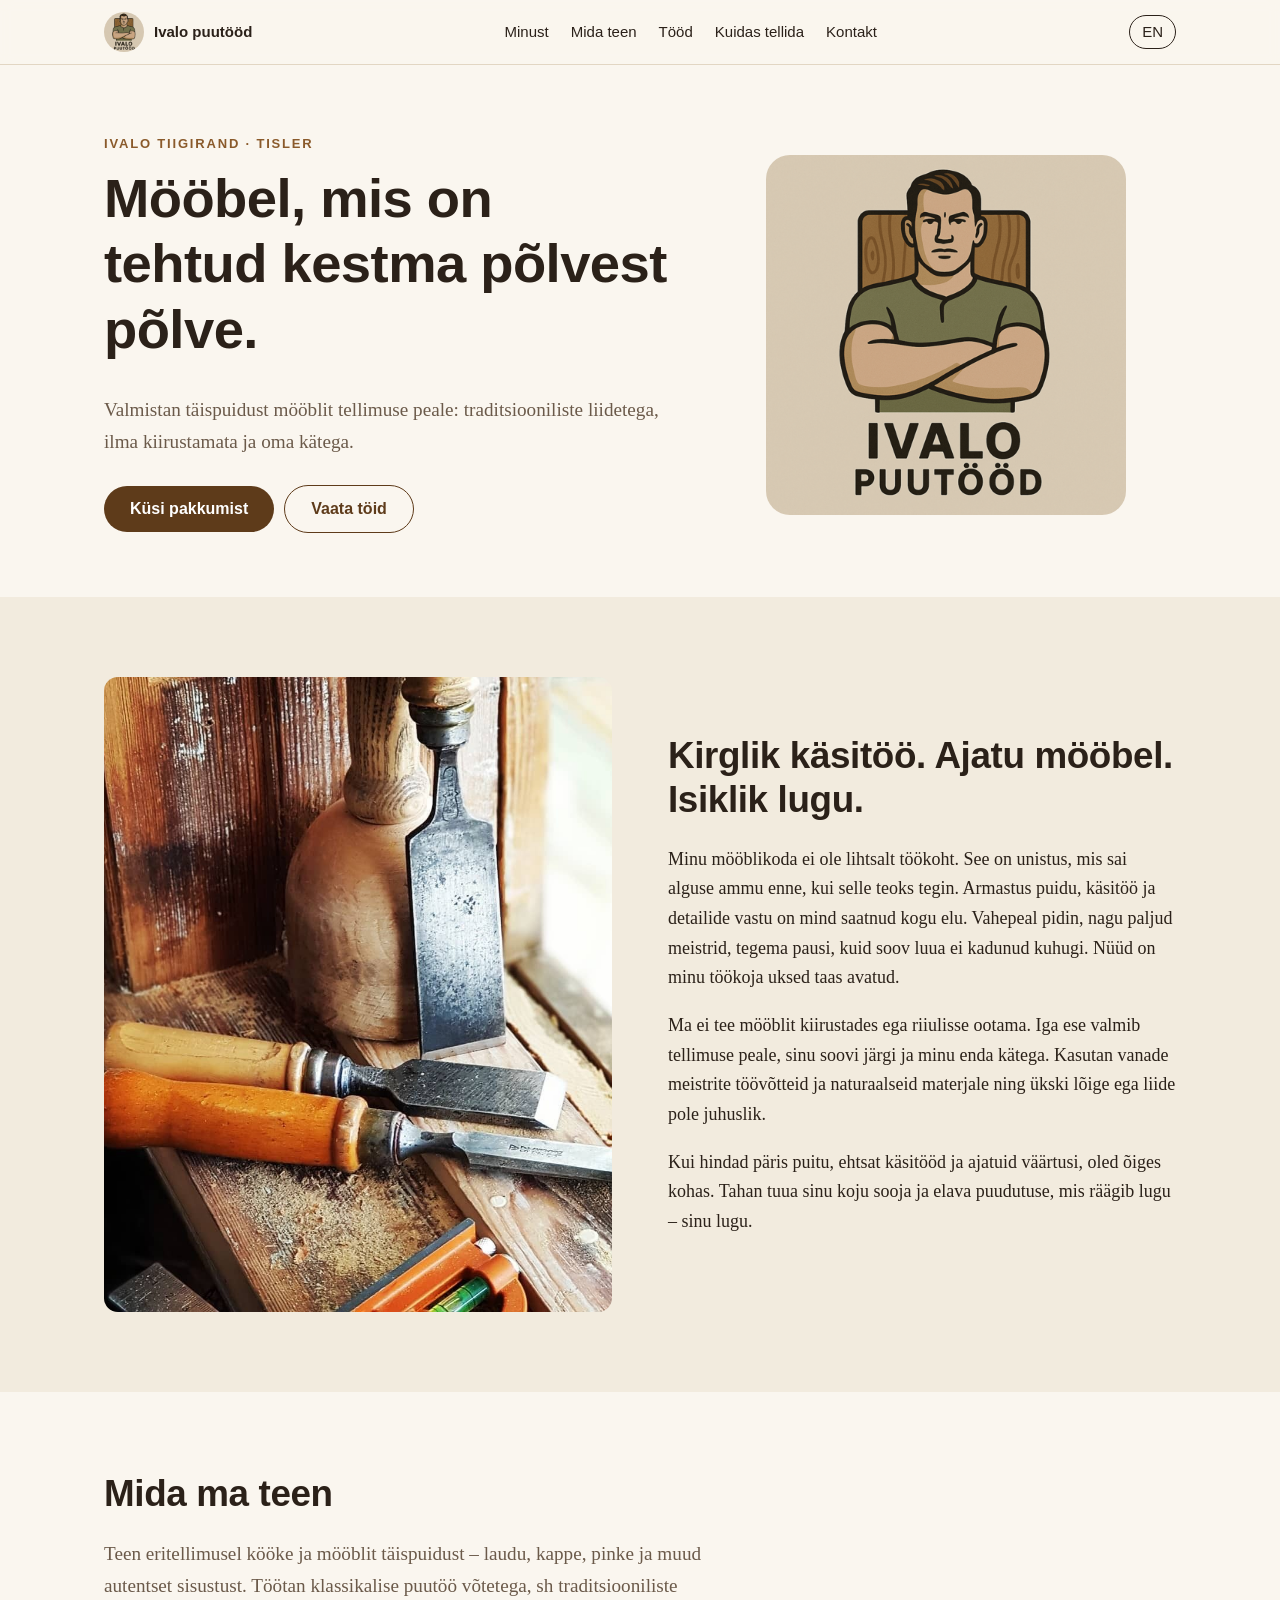
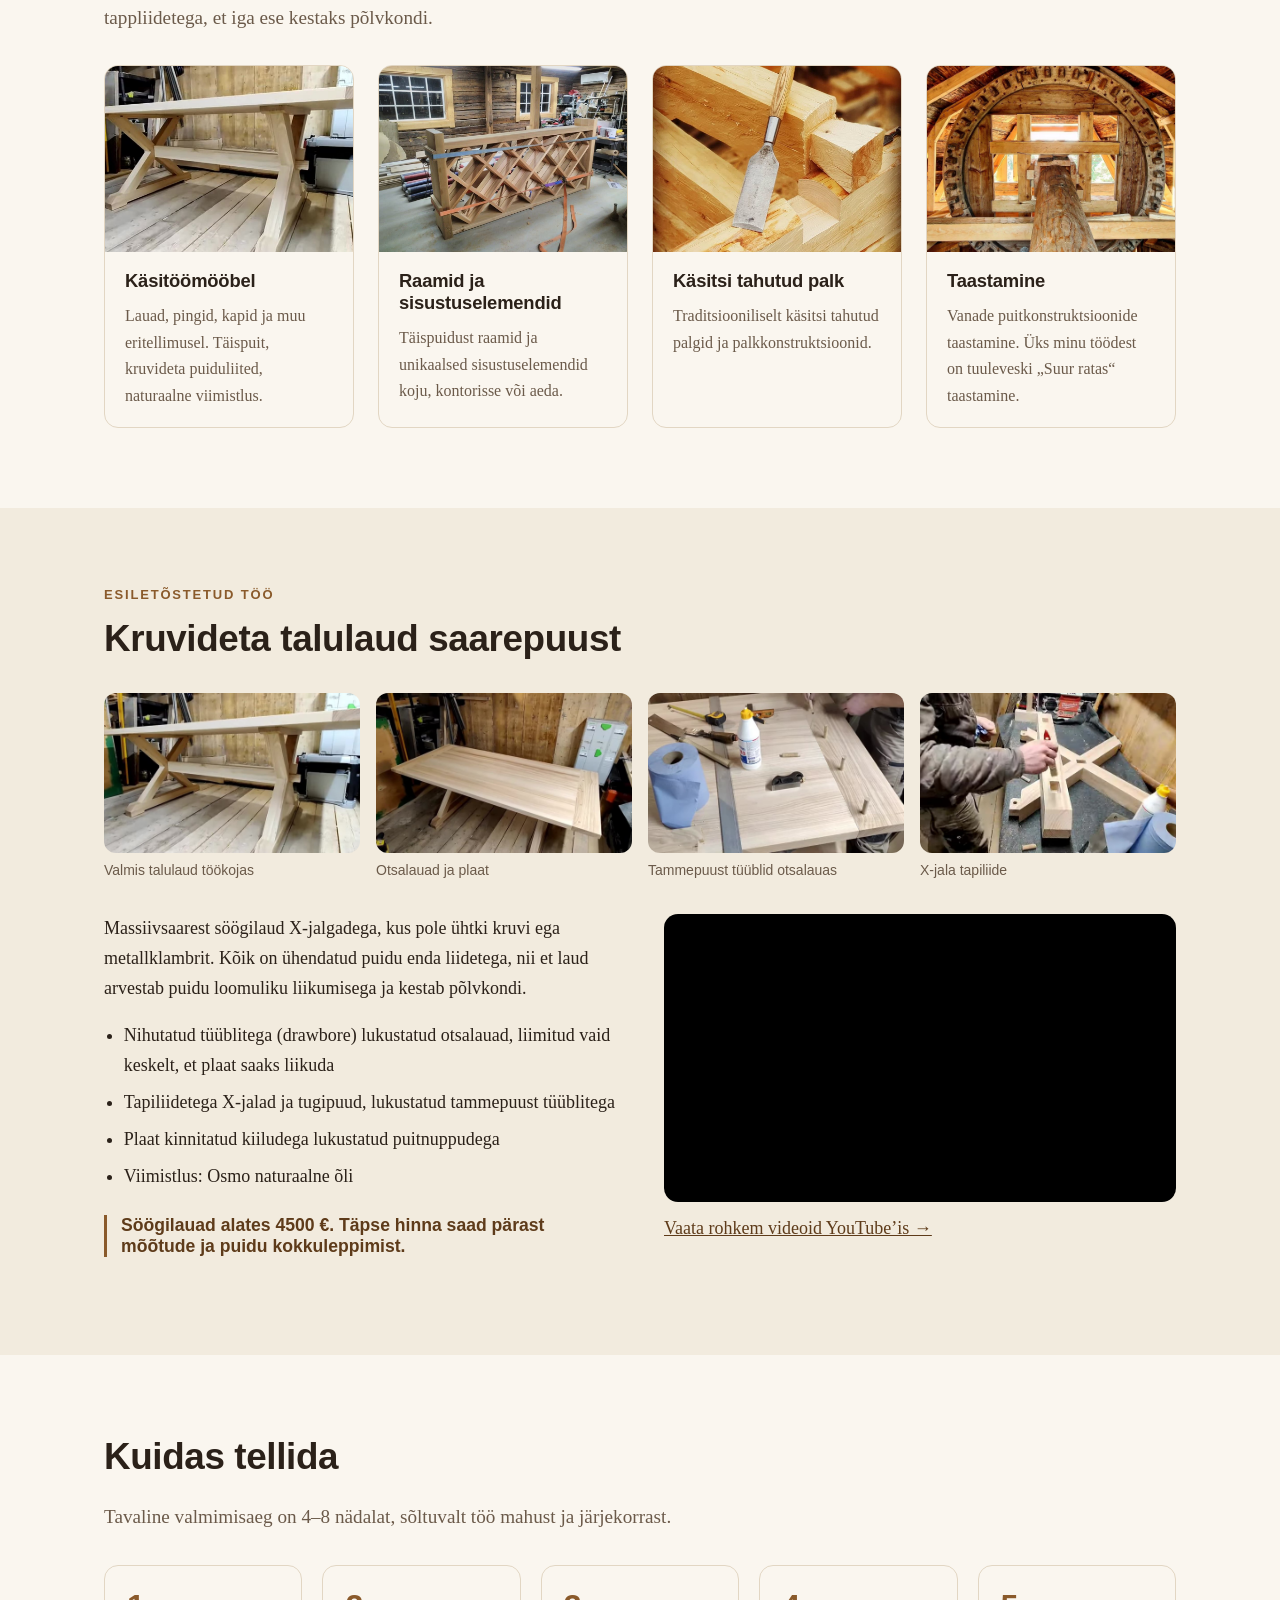
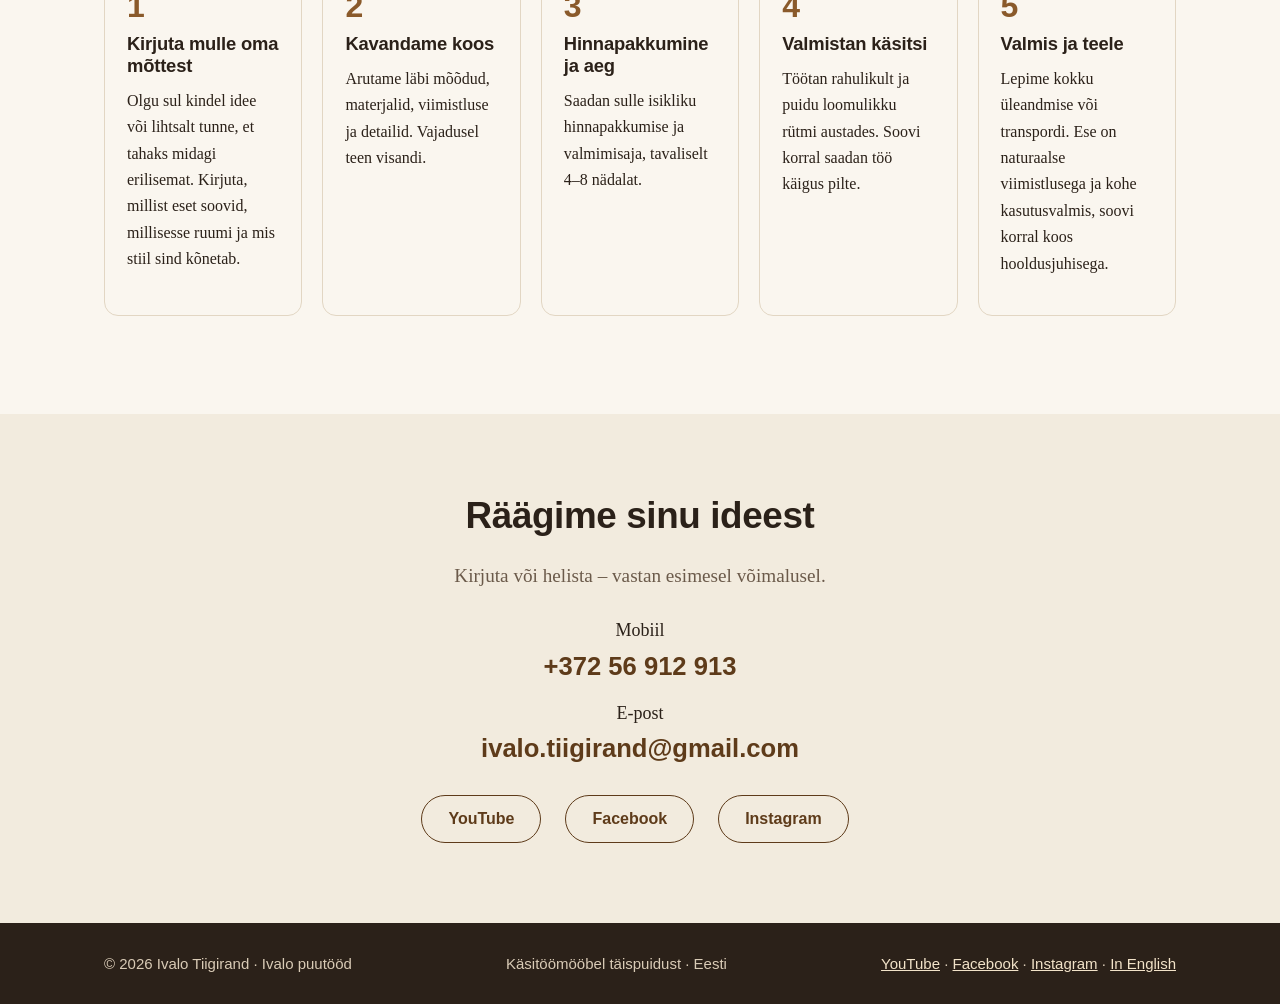
==== commit 4cb2c90a: "Lisa Instagram (ivalo_puutood) kontakti, jalusesse ja skeemi" ====
--- a/index.html
+++ b/index.html
@@ -24,7 +24,7 @@
 <meta name="twitter:image" content="https://ivalopuutood.ee/img/og.jpg">
 <link rel="icon" href="img/logo-480.png">
 <link rel="stylesheet" href="style.css">
-<script type="application/ld+json">{"@context":"https://schema.org","@type":["LocalBusiness","FurnitureStore"],"name":"Ivalo puutööd","founder":{"@type":"Person","name":"Ivalo Tiigirand"},"description":"Eritellimusel täispuidust mööbel ja köögimööbel: käsitöö, klassikaline tislertöö, tappliited. Lauad, kapid, taastamine. Ivalo Tiigirand, Eesti.","url":"https://ivalopuutood.ee/","image":"https://ivalopuutood.ee/img/og.jpg","logo":"https://ivalopuutood.ee/img/logo.png","telephone":"+37256912913","email":"ivalo.tiigirand@gmail.com","address":{"@type":"PostalAddress","addressCountry":"EE"},"areaServed":{"@type":"Country","name":"Eesti"},"sameAs":["https://www.youtube.com/@Ivalopuit","https://www.facebook.com/WestEstWoodshop"],"priceRange":"€€€"}</script>
+<script type="application/ld+json">{"@context":"https://schema.org","@type":["LocalBusiness","FurnitureStore"],"name":"Ivalo puutööd","founder":{"@type":"Person","name":"Ivalo Tiigirand"},"description":"Eritellimusel täispuidust mööbel ja köögimööbel: käsitöö, klassikaline tislertöö, tappliited. Lauad, kapid, taastamine. Ivalo Tiigirand, Eesti.","url":"https://ivalopuutood.ee/","image":"https://ivalopuutood.ee/img/og.jpg","logo":"https://ivalopuutood.ee/img/logo.png","telephone":"+37256912913","email":"ivalo.tiigirand@gmail.com","address":{"@type":"PostalAddress","addressCountry":"EE"},"areaServed":{"@type":"Country","name":"Eesti"},"sameAs":["https://www.youtube.com/@Ivalopuit","https://www.facebook.com/WestEstWoodshop","https://www.instagram.com/ivalo_puutood/"],"priceRange":"€€€"}</script>
 </head>
 <body>
 <a class="skip" href="#main">Sisu juurde</a>
@@ -39,7 +39,7 @@
 <section id="tellimine"><div class="wrap"><h2>Kuidas tellida</h2><p class="lead">Tavaline valmimisaeg on 4–8 nädalat, sõltuvalt töö mahust ja järjekorrast.</p><ol class="steps"><li><h3>Kirjuta mulle oma mõttest</h3><p>Olgu sul kindel idee või lihtsalt tunne, et tahaks midagi erilisemat. Kirjuta, millist eset soovid, millisesse ruumi ja mis stiil sind kõnetab.</p></li><li><h3>Kavandame koos</h3><p>Arutame läbi mõõdud, materjalid, viimistluse ja detailid. Vajadusel teen visandi.</p></li><li><h3>Hinnapakkumine ja aeg</h3><p>Saadan sulle isikliku hinnapakkumise ja valmimisaja, tavaliselt 4–8 nädalat.</p></li><li><h3>Valmistan käsitsi</h3><p>Töötan rahulikult ja puidu loomulikku rütmi austades. Soovi korral saadan töö käigus pilte.</p></li><li><h3>Valmis ja teele</h3><p>Lepime kokku üleandmise või transpordi. Ese on naturaalse viimistlusega ja kohe kasutusvalmis, soovi korral koos hooldusjuhisega.</p></li></ol></div></section>
 <section id="kontakt" class="alt contact"><div class="wrap"><h2>Räägime sinu ideest</h2><p class="lead" style="margin:0 auto 24px">Kirjuta või helista – vastan esimesel võimalusel.</p>
 <p>Mobiil<a class="big" href="tel:+37256912913">+372 56 912 913</a></p><p>E-post<a class="big" href="mailto:ivalo.tiigirand@gmail.com?subject=Päring%20kodulehelt">ivalo.tiigirand@gmail.com</a></p>
-<div class="social"><a class="btn ghost" href="https://www.youtube.com/@Ivalopuit" rel="noopener">YouTube</a><a class="btn ghost" href="https://www.facebook.com/WestEstWoodshop" rel="noopener">Facebook</a></div></div></section></main>
-<footer><div class="wrap"><span>© 2026 Ivalo Tiigirand · Ivalo puutööd</span><span>Käsitöömööbel täispuidust · Eesti</span><span><a href="https://www.youtube.com/@Ivalopuit">YouTube</a> · <a href="https://www.facebook.com/WestEstWoodshop">Facebook</a> · <a href="en/">In English</a></span></div></footer>
+<div class="social"><a class="btn ghost" href="https://www.youtube.com/@Ivalopuit" rel="noopener">YouTube</a><a class="btn ghost" href="https://www.facebook.com/WestEstWoodshop" rel="noopener">Facebook</a><a class="btn ghost" href="https://www.instagram.com/ivalo_puutood/" rel="noopener">Instagram</a></div></div></section></main>
+<footer><div class="wrap"><span>© 2026 Ivalo Tiigirand · Ivalo puutööd</span><span>Käsitöömööbel täispuidust · Eesti</span><span><a href="https://www.youtube.com/@Ivalopuit">YouTube</a> · <a href="https://www.facebook.com/WestEstWoodshop">Facebook</a> · <a href="https://www.instagram.com/ivalo_puutood/">Instagram</a> · <a href="en/">In English</a></span></div></footer>
 </body>
 </html>
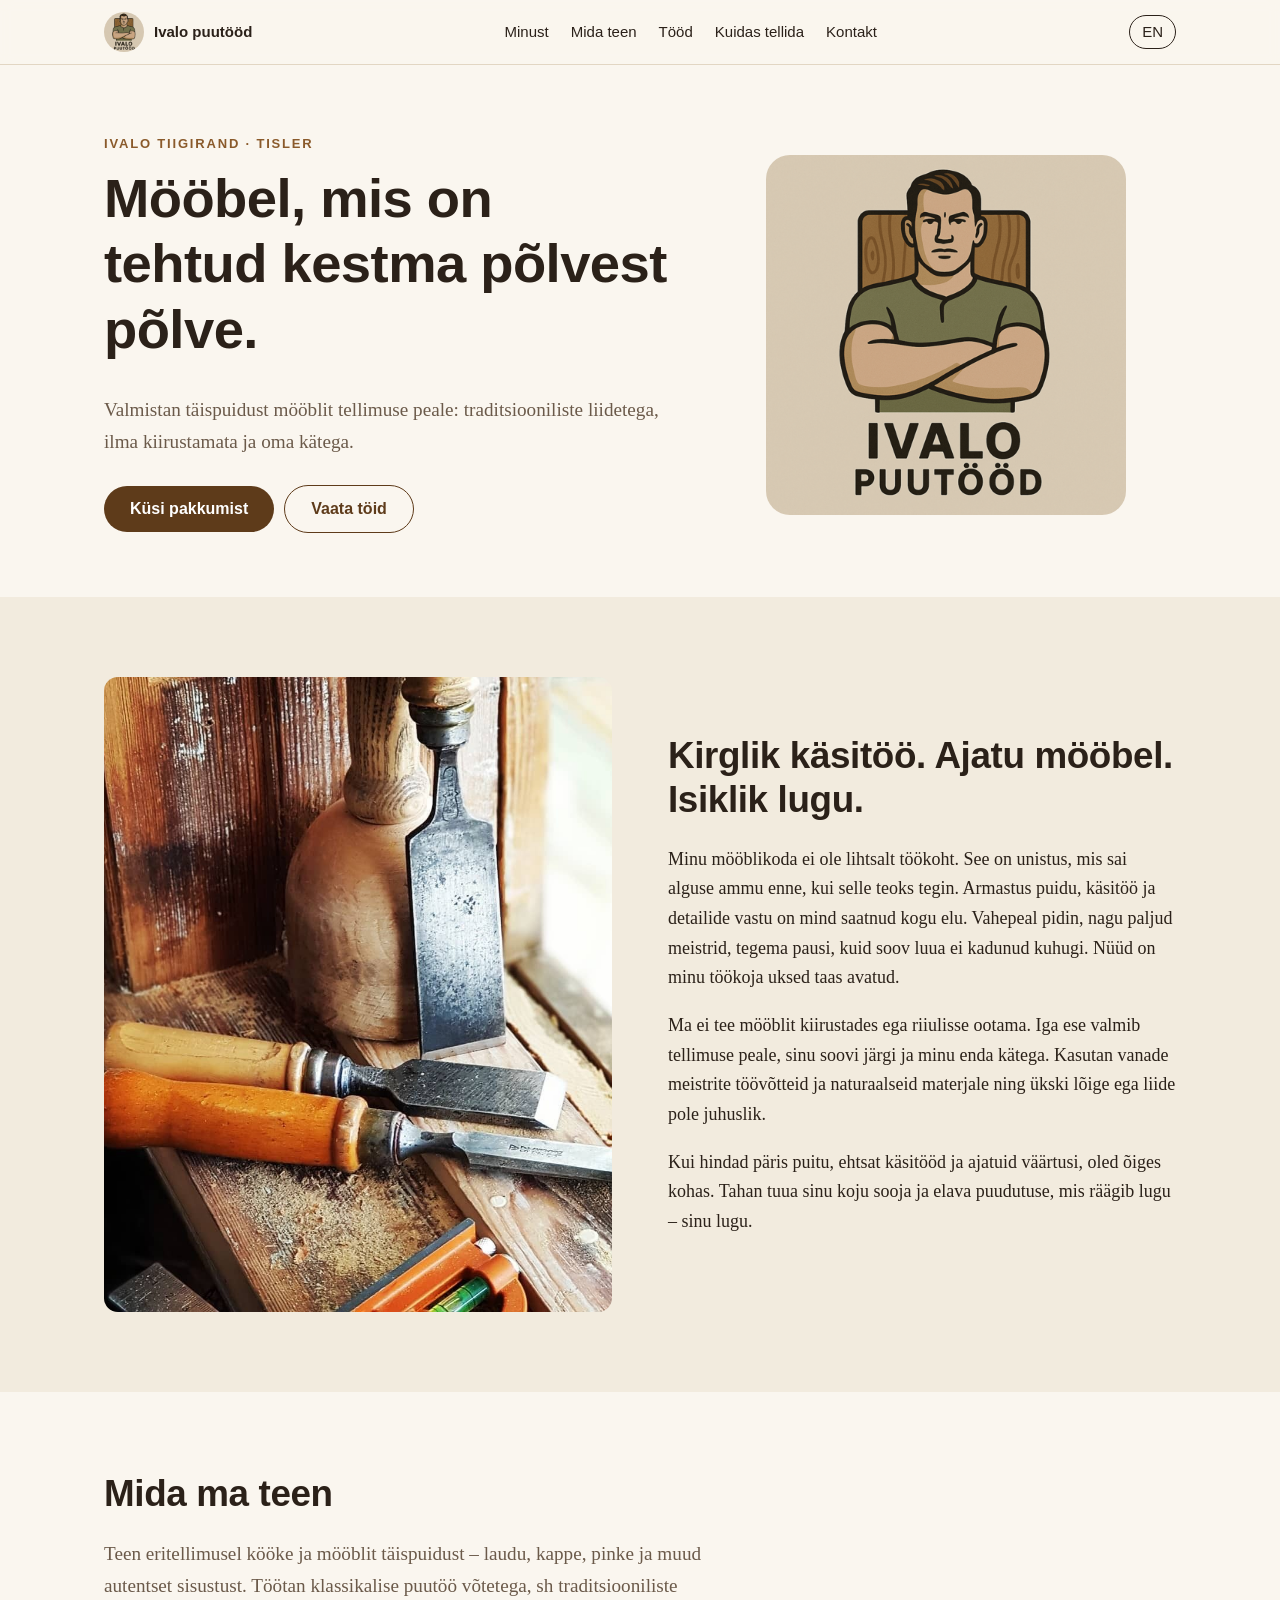
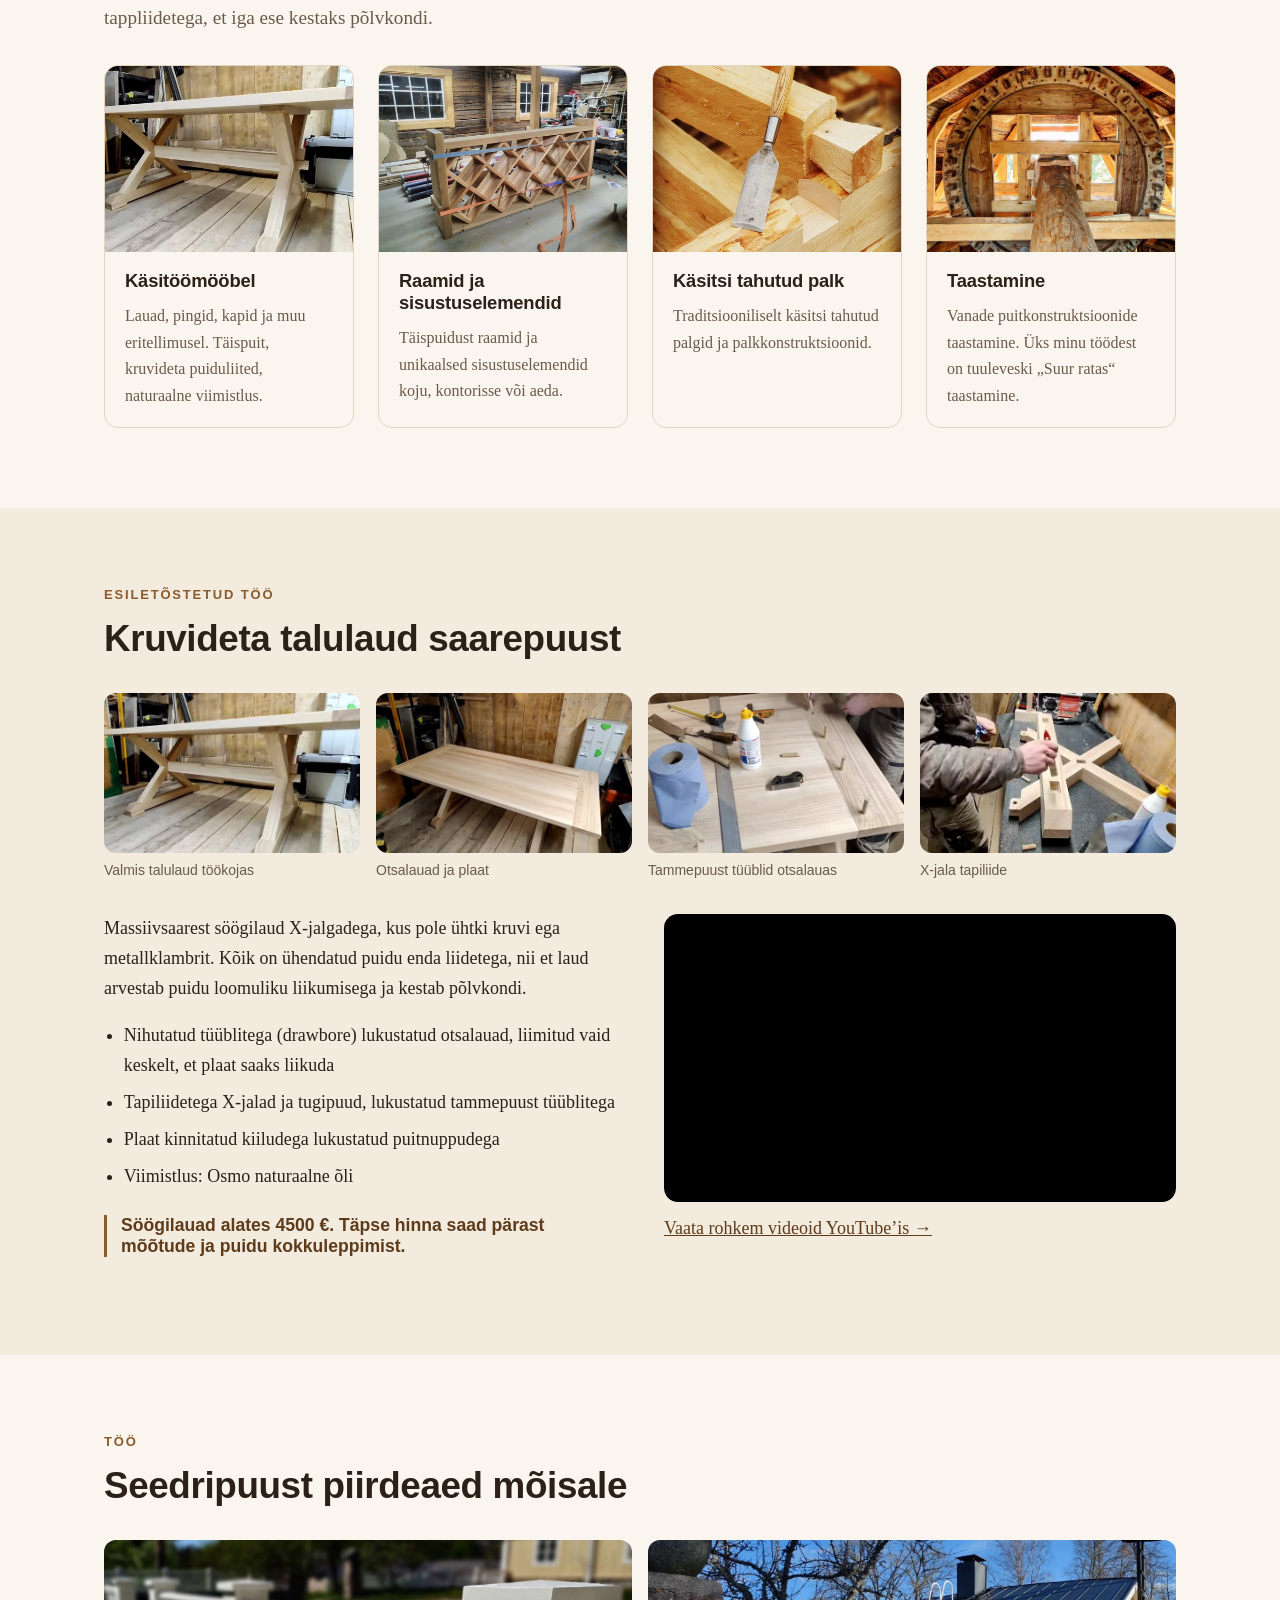
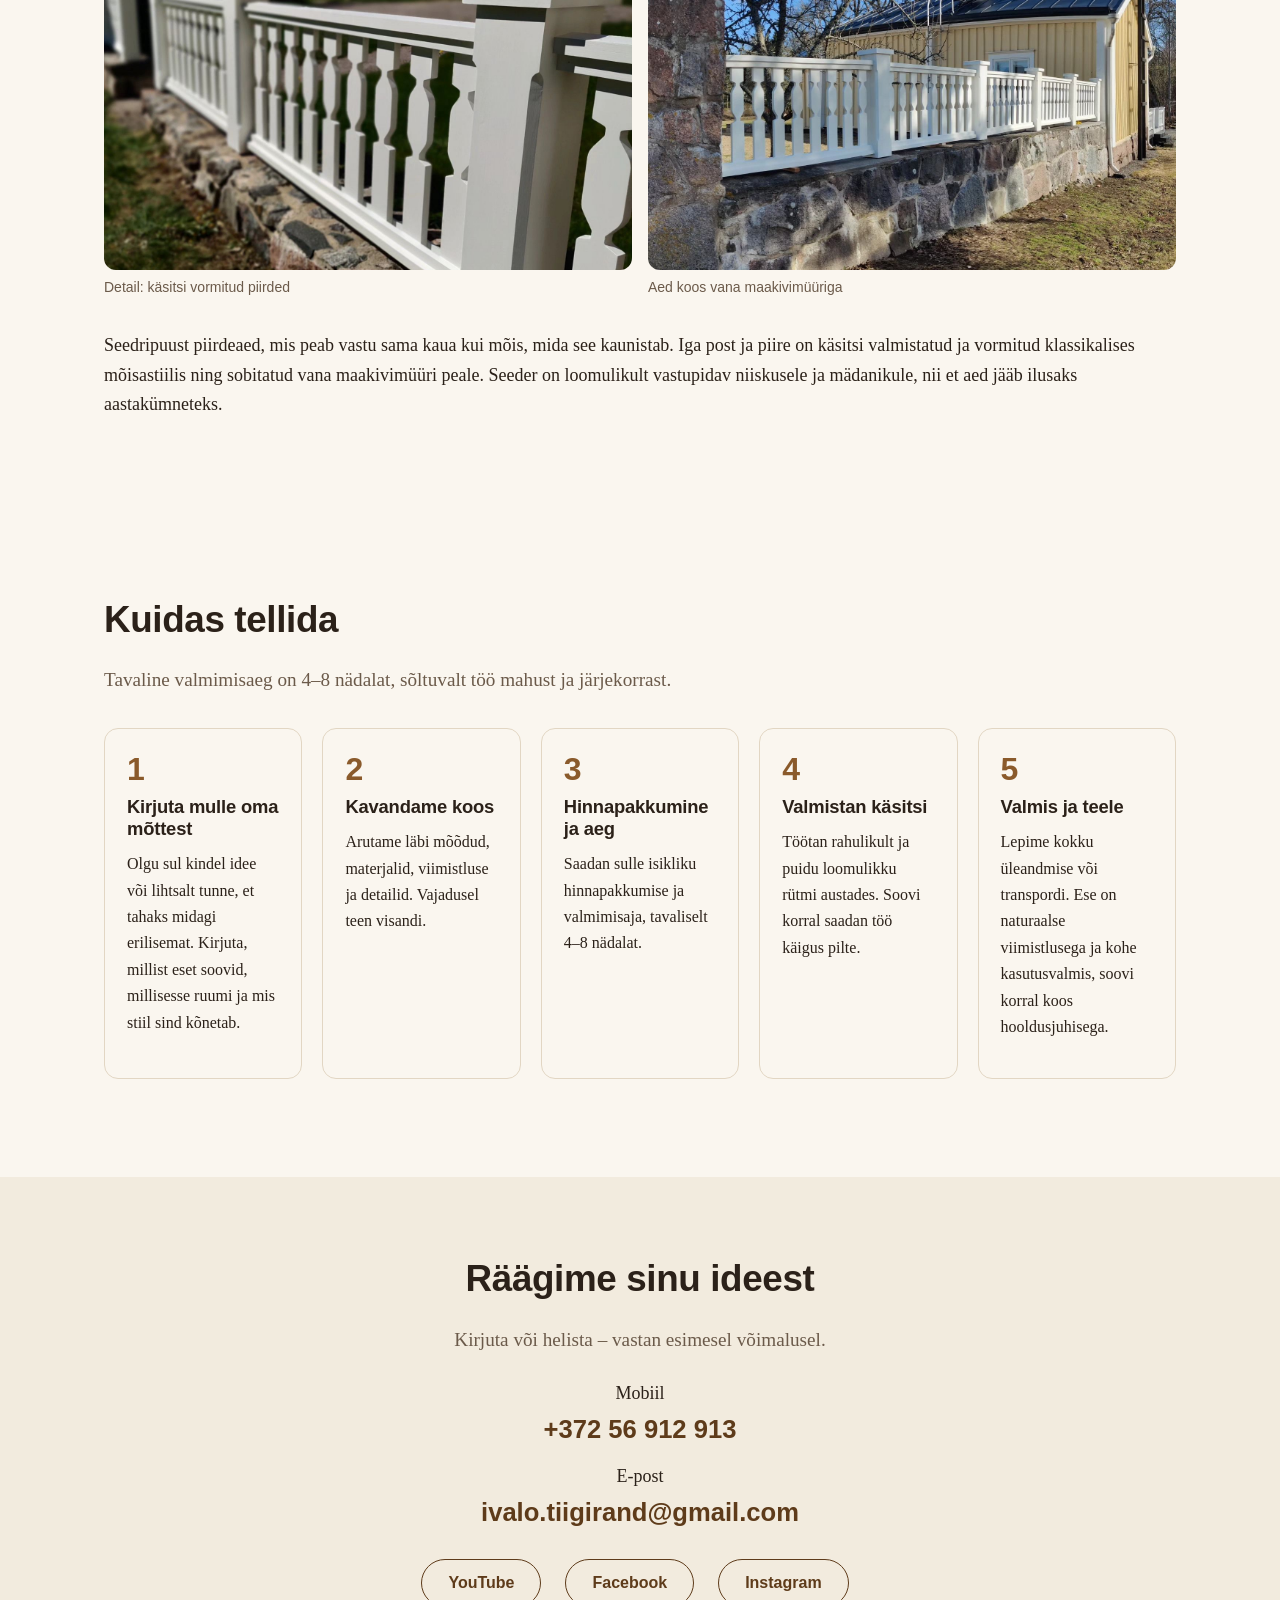
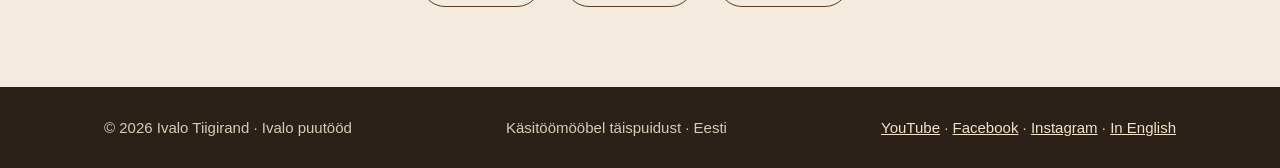
==== commit 072297d2: "Lisa seedripuust mõisapiirdeaia töö galeriisse Uus sektsioon eesti- ja ingliskeelsel lehel koos opti" ====
--- a/index.html
+++ b/index.html
@@ -1,6 +1,7 @@
 <!doctype html>
 <html lang="et">
 <head>
+  <meta name="google-site-verification" content="jKK6pnSdrgNOPrbDil1J5jTrWBVwSgdTYuNUA_0Qqxo" />
 <meta charset="utf-8">
 <meta name="viewport" content="width=device-width,initial-scale=1">
 <title>Eritellimusel täispuitmööbel | Ivalo puutööd</title>
@@ -36,6 +37,7 @@
 <section id="tood" class="alt"><div class="wrap"><p class="eyebrow">Esiletõstetud töö</p><h2>Kruvideta talulaud saarepuust</h2><div class="gallery"><figure><img src="img/v778.jpg" alt="Valmis saarepuust talulaud töökojas" loading="lazy" width="1280" height="720"><figcaption>Valmis talulaud töökojas</figcaption></figure><figure><img src="img/v786.jpg" alt="Saarepuust otsalauad ja lauaplaat" loading="lazy" width="1280" height="720"><figcaption>Otsalauad ja plaat</figcaption></figure><figure><img src="img/v300.jpg" alt="Tammepuust tüüblid otsalauas" loading="lazy" width="1280" height="720"><figcaption>Tammepuust tüüblid otsalauas</figcaption></figure><figure><img src="img/v600.jpg" alt="X-jala traditsiooniline tapiliide" loading="lazy" width="1280" height="720"><figcaption>X-jala tapiliide</figcaption></figure></div>
 <div class="feat"><div><p>Massiivsaarest söögilaud X-jalgadega, kus pole ühtki kruvi ega metallklambrit. Kõik on ühendatud puidu enda liidetega, nii et laud arvestab puidu loomuliku liikumisega ja kestab põlvkondi.</p><ul><li>Nihutatud tüüblitega (drawbore) lukustatud otsalauad, liimitud vaid keskelt, et plaat saaks liikuda</li><li>Tapiliidetega X-jalad ja tugipuud, lukustatud tammepuust tüüblitega</li><li>Plaat kinnitatud kiiludega lukustatud puitnuppudega</li><li>Viimistlus: Osmo naturaalne õli</li></ul><p class="price">Söögilauad alates 4500 €. Täpse hinna saad pärast mõõtude ja puidu kokkuleppimist.</p></div>
 <div><div class="video"><iframe src="https://www.youtube-nocookie.com/embed/GxiU3rDHZA0" title="Video: talulaua valmimine (YouTube)" loading="lazy" allow="accelerometer; encrypted-media; gyroscope; picture-in-picture" allowfullscreen></iframe></div><p style="margin-top:12px"><a href="https://www.youtube.com/@Ivalopuit" rel="noopener">Vaata rohkem videoid YouTube’is →</a></p></div></div></div></section>
+<section id="aed"><div class="wrap"><p class="eyebrow">Töö</p><h2>Seedripuust piirdeaed mõisale</h2><div class="gallery cols-2"><figure><img src="img/aed-detail.jpg" alt="Seedripuust piirdeaia lähivaade maakivimüüri peal" loading="lazy" width="1440" height="1440"><figcaption>Detail: käsitsi vormitud piirded</figcaption></figure><figure><img src="img/aed-vaade.jpg" alt="Seedripuust mõisapiire maakivimüüri ja kivisamba peal" loading="lazy" width="1440" height="1440"><figcaption>Aed koos vana maakivimüüriga</figcaption></figure></div><p>Seedripuust piirdeaed, mis peab vastu sama kaua kui mõis, mida see kaunistab. Iga post ja piire on käsitsi valmistatud ja vormitud klassikalises mõisastiilis ning sobitatud vana maakivimüüri peale. Seeder on loomulikult vastupidav niiskusele ja mädanikule, nii et aed jääb ilusaks aastakümneteks.</p></div></section>
 <section id="tellimine"><div class="wrap"><h2>Kuidas tellida</h2><p class="lead">Tavaline valmimisaeg on 4–8 nädalat, sõltuvalt töö mahust ja järjekorrast.</p><ol class="steps"><li><h3>Kirjuta mulle oma mõttest</h3><p>Olgu sul kindel idee või lihtsalt tunne, et tahaks midagi erilisemat. Kirjuta, millist eset soovid, millisesse ruumi ja mis stiil sind kõnetab.</p></li><li><h3>Kavandame koos</h3><p>Arutame läbi mõõdud, materjalid, viimistluse ja detailid. Vajadusel teen visandi.</p></li><li><h3>Hinnapakkumine ja aeg</h3><p>Saadan sulle isikliku hinnapakkumise ja valmimisaja, tavaliselt 4–8 nädalat.</p></li><li><h3>Valmistan käsitsi</h3><p>Töötan rahulikult ja puidu loomulikku rütmi austades. Soovi korral saadan töö käigus pilte.</p></li><li><h3>Valmis ja teele</h3><p>Lepime kokku üleandmise või transpordi. Ese on naturaalse viimistlusega ja kohe kasutusvalmis, soovi korral koos hooldusjuhisega.</p></li></ol></div></section>
 <section id="kontakt" class="alt contact"><div class="wrap"><h2>Räägime sinu ideest</h2><p class="lead" style="margin:0 auto 24px">Kirjuta või helista – vastan esimesel võimalusel.</p>
 <p>Mobiil<a class="big" href="tel:+37256912913">+372 56 912 913</a></p><p>E-post<a class="big" href="mailto:ivalo.tiigirand@gmail.com?subject=Päring%20kodulehelt">ivalo.tiigirand@gmail.com</a></p>
--- a/style.css
+++ b/style.css
@@ -24,6 +24,7 @@
 .card{background:var(--bg);border-radius:14px;overflow:hidden;border:1px solid var(--line)}
 .card img{aspect-ratio:4/3;object-fit:cover;width:100%}.card div{padding:18px 20px}.card p{font-size:16px;color:var(--muted);margin:0}
 .gallery{display:grid;grid-template-columns:repeat(4,1fr);gap:16px;margin:32px 0}
+.gallery.cols-2{grid-template-columns:1fr 1fr}
 .gallery figure{margin:0}.gallery img{border-radius:12px;width:100%;aspect-ratio:16/10;object-fit:cover}
 
 figcaption{font-size:14px;color:var(--muted);margin-top:6px;font-family:"Helvetica Neue",Arial,sans-serif}
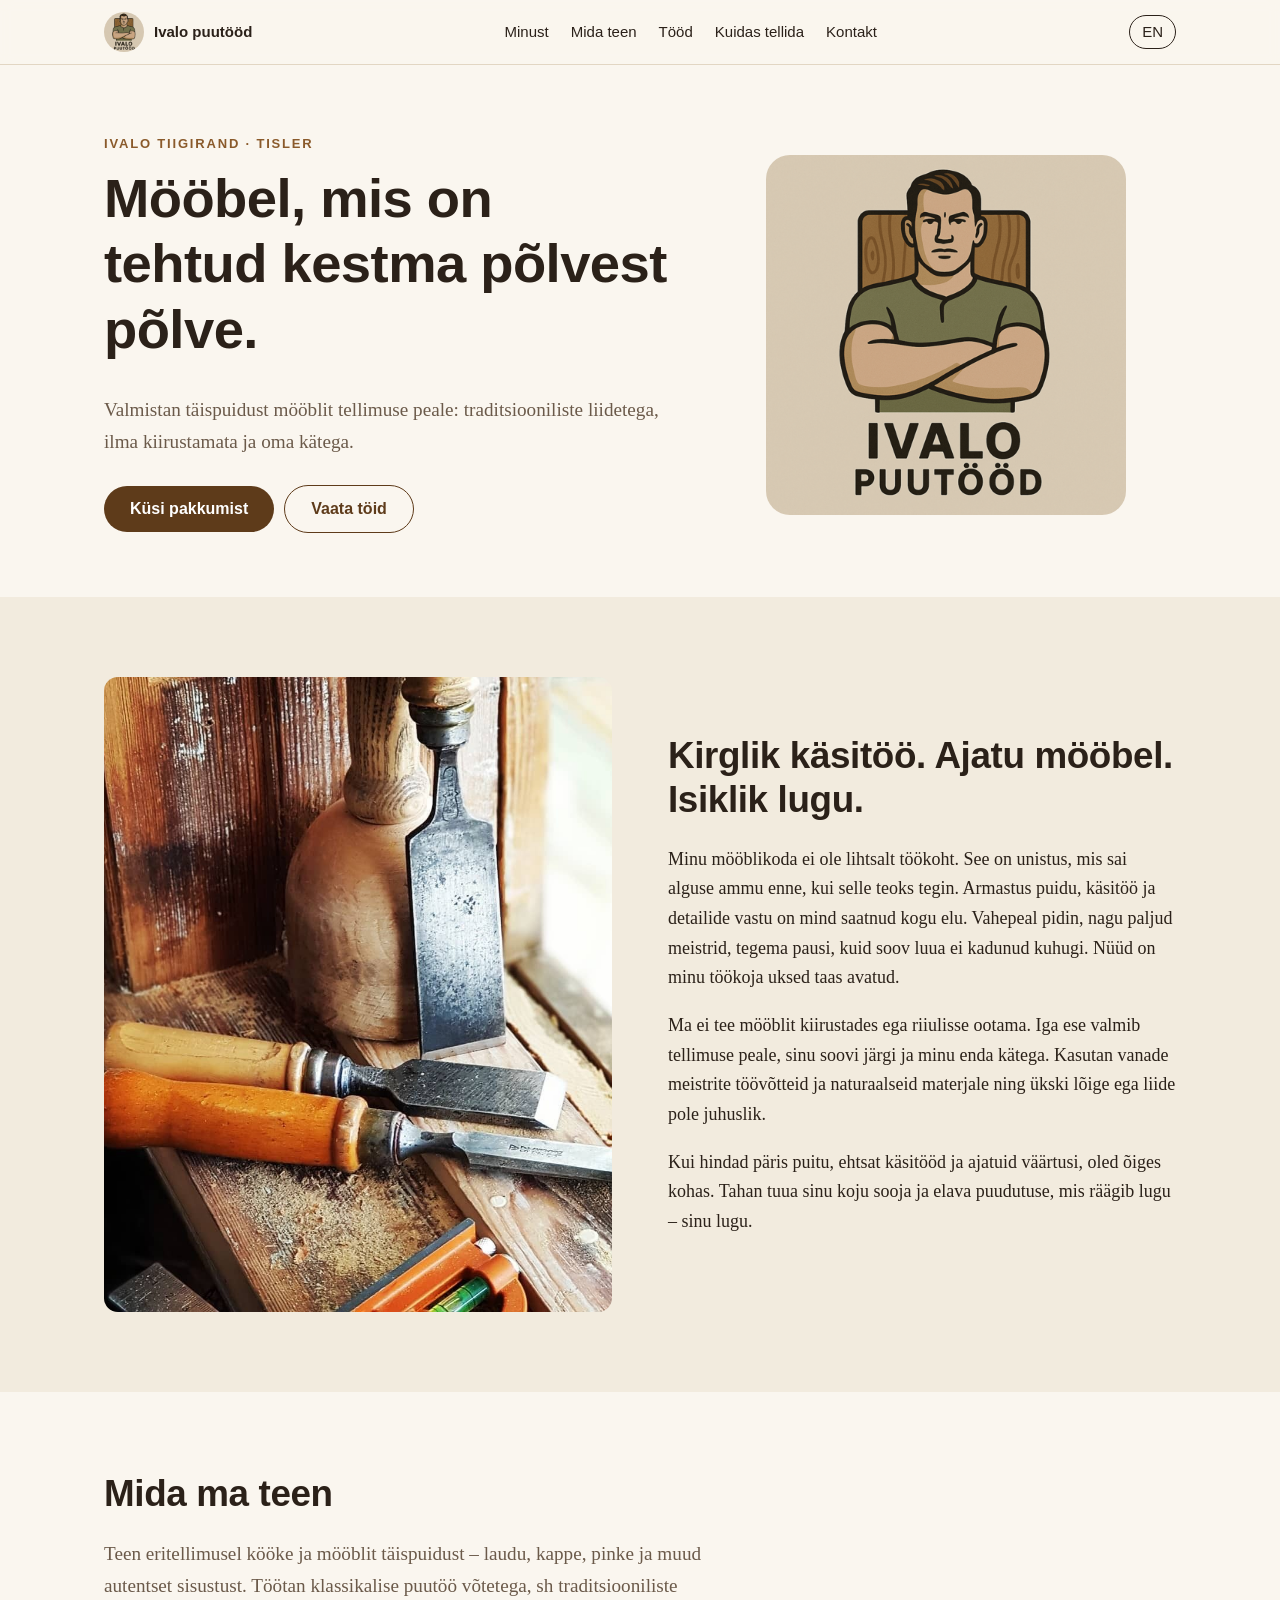
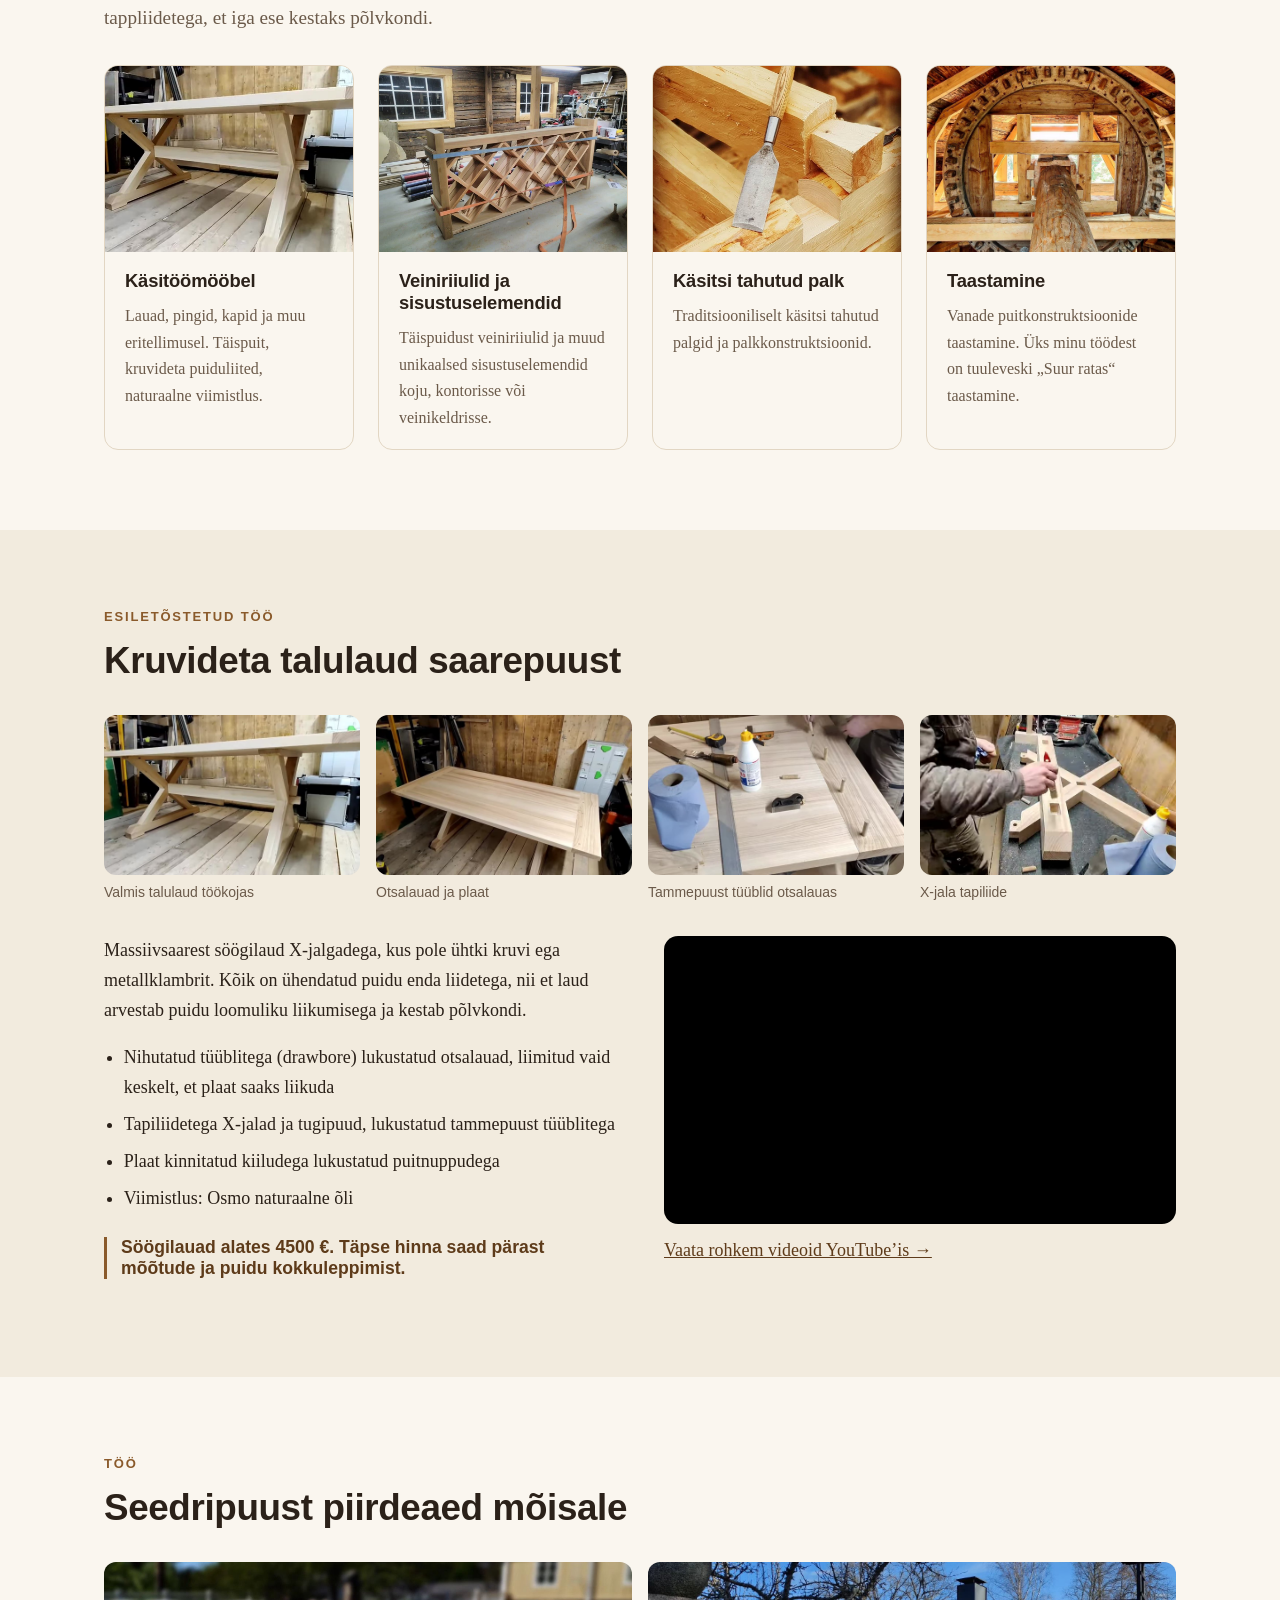
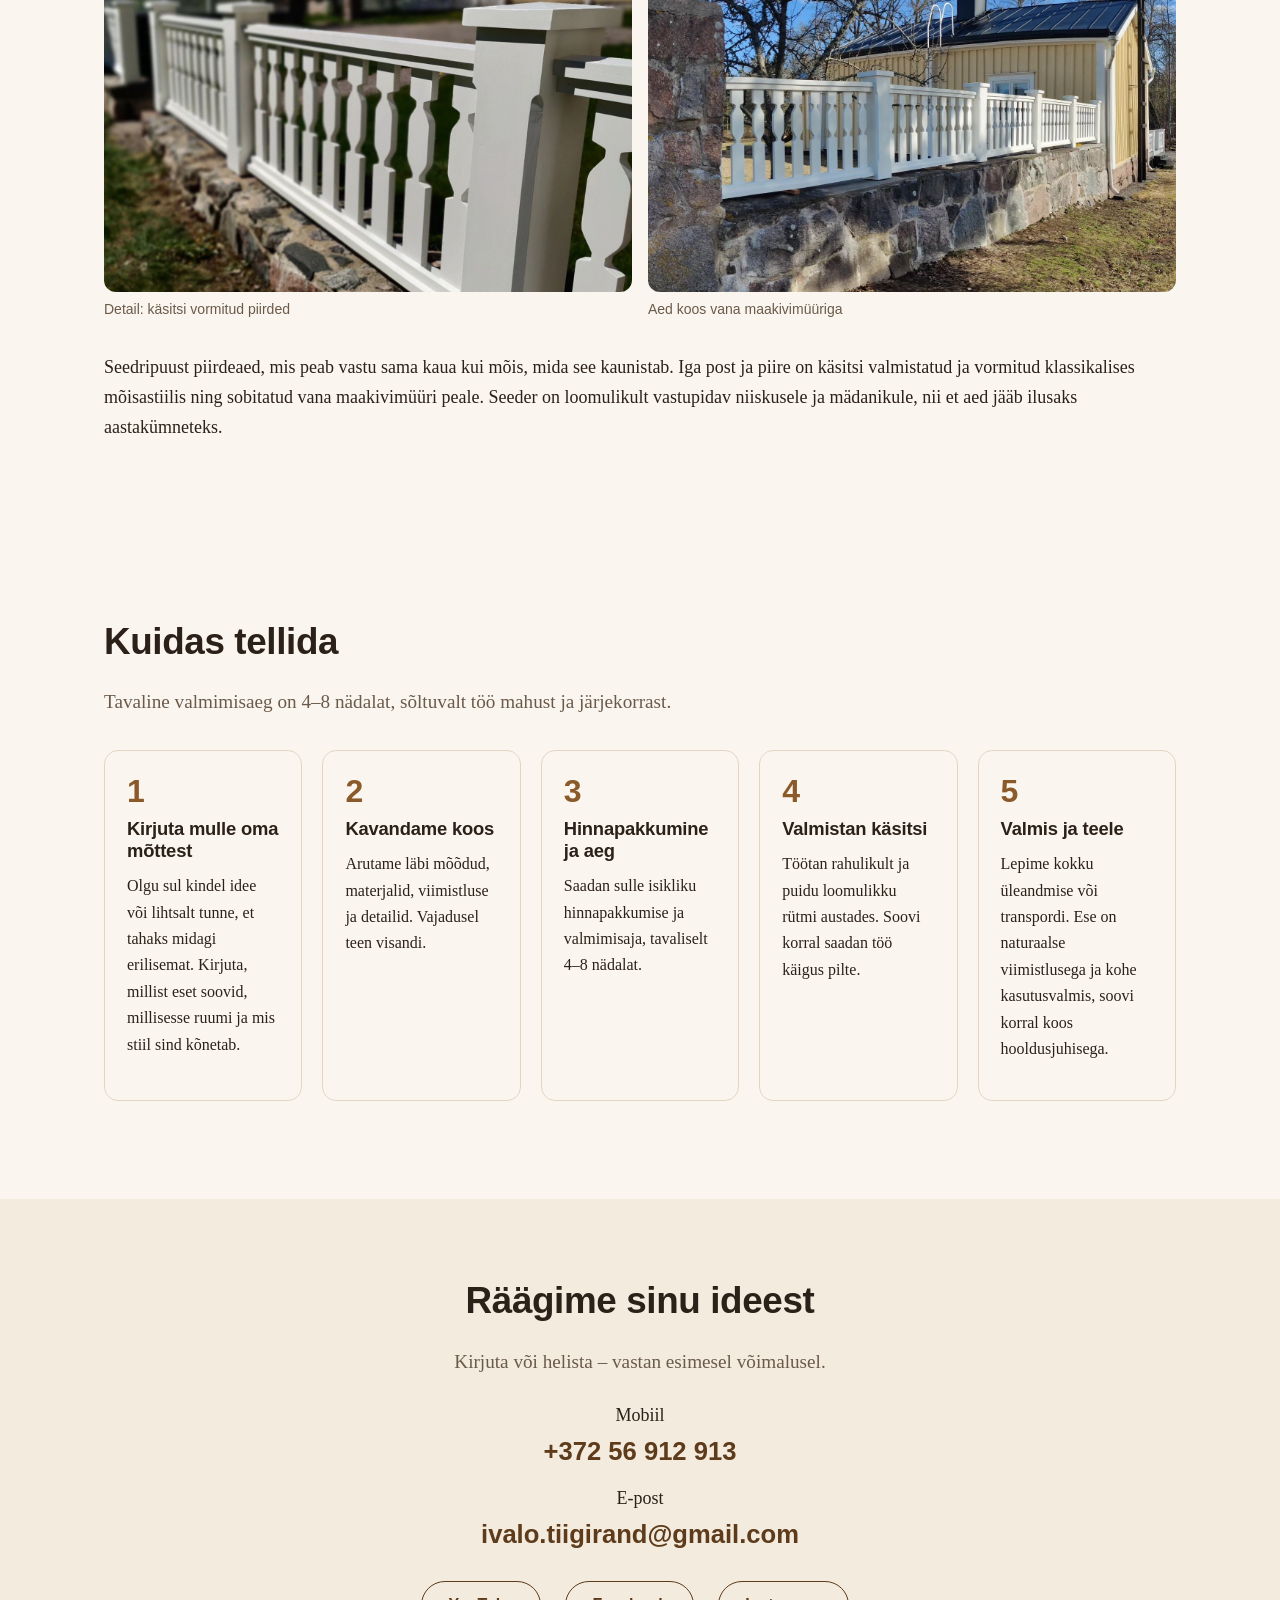
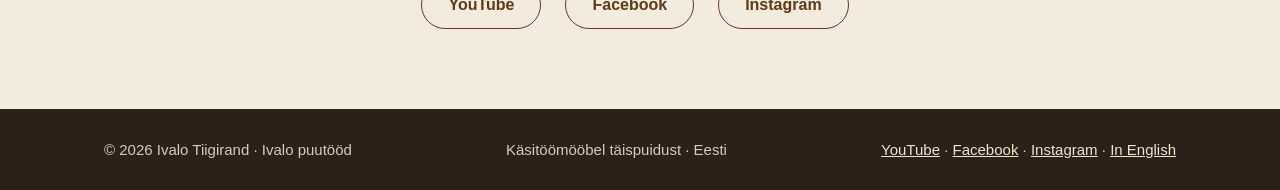
==== commit fe870cd5: "Paranda kaart: raamid → veiniriiulid (pildi järgi)" ====
--- a/index.html
+++ b/index.html
@@ -33,7 +33,7 @@
 <main id="main">
 <section class="hero"><div class="wrap"><div><p class="eyebrow">Ivalo Tiigirand · tisler</p><h1>Mööbel, mis on tehtud kestma põlvest põlve.</h1><p class="lead">Valmistan täispuidust mööblit tellimuse peale: traditsiooniliste liidetega, ilma kiirustamata ja oma kätega.</p><a class="btn" href="#kontakt">Küsi pakkumist</a><a class="btn ghost" href="#tood">Vaata töid</a></div><img class="logo" src="img/logo-480.png" alt="Ivalo puutööd logo" width="480" height="480"></div></section>
 <section id="minust" class="alt"><div class="wrap two"><img src="img/peitlid.jpg" alt="Peitlid töölaual – klassikaline tislertöö" loading="lazy" width="1080" height="1080"><div><h2>Kirglik käsitöö. Ajatu mööbel. Isiklik lugu.</h2><p>Minu mööblikoda ei ole lihtsalt töökoht. See on unistus, mis sai alguse ammu enne, kui selle teoks tegin. Armastus puidu, käsitöö ja detailide vastu on mind saatnud kogu elu. Vahepeal pidin, nagu paljud meistrid, tegema pausi, kuid soov luua ei kadunud kuhugi. Nüüd on minu töökoja uksed taas avatud.</p><p>Ma ei tee mööblit kiirustades ega riiulisse ootama. Iga ese valmib tellimuse peale, sinu soovi järgi ja minu enda kätega. Kasutan vanade meistrite töövõtteid ja naturaalseid materjale ning ükski lõige ega liide pole juhuslik.</p><p>Kui hindad päris puitu, ehtsat käsitööd ja ajatuid väärtusi, oled õiges kohas. Tahan tuua sinu koju sooja ja elava puudutuse, mis räägib lugu – sinu lugu.</p></div></div></section>
-<section id="teen"><div class="wrap"><h2>Mida ma teen</h2><p class="lead">Teen eritellimusel kööke ja mööblit täispuidust – laudu, kappe, pinke ja muud autentset sisustust. Töötan klassikalise puutöö võtetega, sh traditsiooniliste tappliidetega, et iga ese kestaks põlvkondi.</p><div class="cards"><article class="card"><img src="img/v778.jpg" alt="Eritellimusel käsitöömööbel täispuidust" loading="lazy" width="400" height="300"><div><h3>Käsitöömööbel</h3><p>Lauad, pingid, kapid ja muu eritellimusel. Täispuit, kruvideta puiduliited, naturaalne viimistlus.</p></div></article><article class="card"><img src="img/riiul.jpg" alt="Täispuidust raamid ja sisustuselemendid" loading="lazy" width="400" height="300"><div><h3>Raamid ja sisustuselemendid</h3><p>Täispuidust raamid ja unikaalsed sisustuselemendid koju, kontorisse või aeda.</p></div></article><article class="card"><img src="img/palk.jpg" alt="Käsitsi tahutud palk" loading="lazy" width="400" height="300"><div><h3>Käsitsi tahutud palk</h3><p>Traditsiooniliselt käsitsi tahutud palgid ja palkkonstruktsioonid.</p></div></article><article class="card"><img src="img/tuulik.jpg" alt="Puitkonstruktsioonide taastamine – tuuleveski Suur ratas" loading="lazy" width="400" height="300"><div><h3>Taastamine</h3><p>Vanade puitkonstruktsioonide taastamine. Üks minu töödest on tuuleveski „Suur ratas“ taastamine.</p></div></article></div></div></section>
+<section id="teen"><div class="wrap"><h2>Mida ma teen</h2><p class="lead">Teen eritellimusel kööke ja mööblit täispuidust – laudu, kappe, pinke ja muud autentset sisustust. Töötan klassikalise puutöö võtetega, sh traditsiooniliste tappliidetega, et iga ese kestaks põlvkondi.</p><div class="cards"><article class="card"><img src="img/v778.jpg" alt="Eritellimusel käsitöömööbel täispuidust" loading="lazy" width="400" height="300"><div><h3>Käsitöömööbel</h3><p>Lauad, pingid, kapid ja muu eritellimusel. Täispuit, kruvideta puiduliited, naturaalne viimistlus.</p></div></article><article class="card"><img src="img/riiul.jpg" alt="Täispuidust veiniriiul rombikujuliste lahtritega" loading="lazy" width="400" height="300"><div><h3>Veiniriiulid ja sisustuselemendid</h3><p>Täispuidust veiniriiulid ja muud unikaalsed sisustuselemendid koju, kontorisse või veinikeldrisse.</p></div></article><article class="card"><img src="img/palk.jpg" alt="Käsitsi tahutud palk" loading="lazy" width="400" height="300"><div><h3>Käsitsi tahutud palk</h3><p>Traditsiooniliselt käsitsi tahutud palgid ja palkkonstruktsioonid.</p></div></article><article class="card"><img src="img/tuulik.jpg" alt="Puitkonstruktsioonide taastamine – tuuleveski Suur ratas" loading="lazy" width="400" height="300"><div><h3>Taastamine</h3><p>Vanade puitkonstruktsioonide taastamine. Üks minu töödest on tuuleveski „Suur ratas“ taastamine.</p></div></article></div></div></section>
 <section id="tood" class="alt"><div class="wrap"><p class="eyebrow">Esiletõstetud töö</p><h2>Kruvideta talulaud saarepuust</h2><div class="gallery"><figure><img src="img/v778.jpg" alt="Valmis saarepuust talulaud töökojas" loading="lazy" width="1280" height="720"><figcaption>Valmis talulaud töökojas</figcaption></figure><figure><img src="img/v786.jpg" alt="Saarepuust otsalauad ja lauaplaat" loading="lazy" width="1280" height="720"><figcaption>Otsalauad ja plaat</figcaption></figure><figure><img src="img/v300.jpg" alt="Tammepuust tüüblid otsalauas" loading="lazy" width="1280" height="720"><figcaption>Tammepuust tüüblid otsalauas</figcaption></figure><figure><img src="img/v600.jpg" alt="X-jala traditsiooniline tapiliide" loading="lazy" width="1280" height="720"><figcaption>X-jala tapiliide</figcaption></figure></div>
 <div class="feat"><div><p>Massiivsaarest söögilaud X-jalgadega, kus pole ühtki kruvi ega metallklambrit. Kõik on ühendatud puidu enda liidetega, nii et laud arvestab puidu loomuliku liikumisega ja kestab põlvkondi.</p><ul><li>Nihutatud tüüblitega (drawbore) lukustatud otsalauad, liimitud vaid keskelt, et plaat saaks liikuda</li><li>Tapiliidetega X-jalad ja tugipuud, lukustatud tammepuust tüüblitega</li><li>Plaat kinnitatud kiiludega lukustatud puitnuppudega</li><li>Viimistlus: Osmo naturaalne õli</li></ul><p class="price">Söögilauad alates 4500 €. Täpse hinna saad pärast mõõtude ja puidu kokkuleppimist.</p></div>
 <div><div class="video"><iframe src="https://www.youtube-nocookie.com/embed/GxiU3rDHZA0" title="Video: talulaua valmimine (YouTube)" loading="lazy" allow="accelerometer; encrypted-media; gyroscope; picture-in-picture" allowfullscreen></iframe></div><p style="margin-top:12px"><a href="https://www.youtube.com/@Ivalopuit" rel="noopener">Vaata rohkem videoid YouTube’is →</a></p></div></div></div></section>
